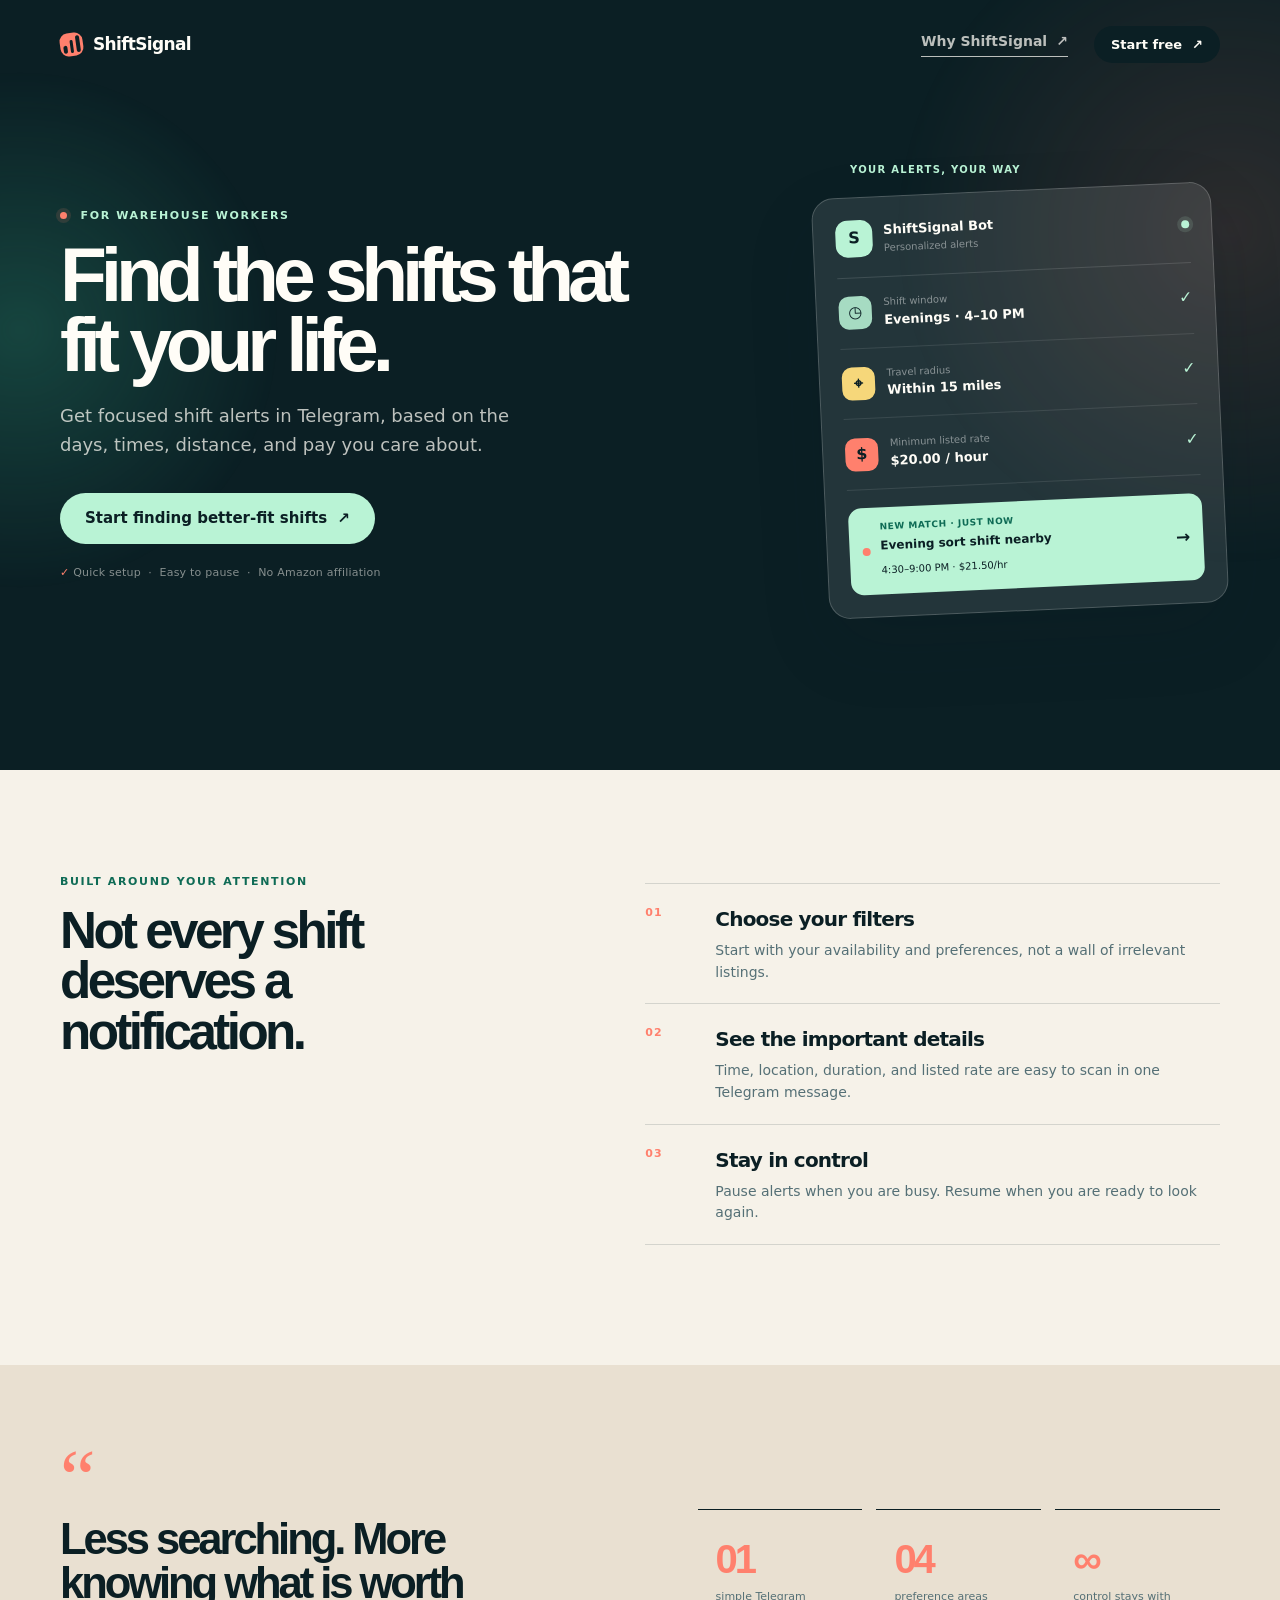
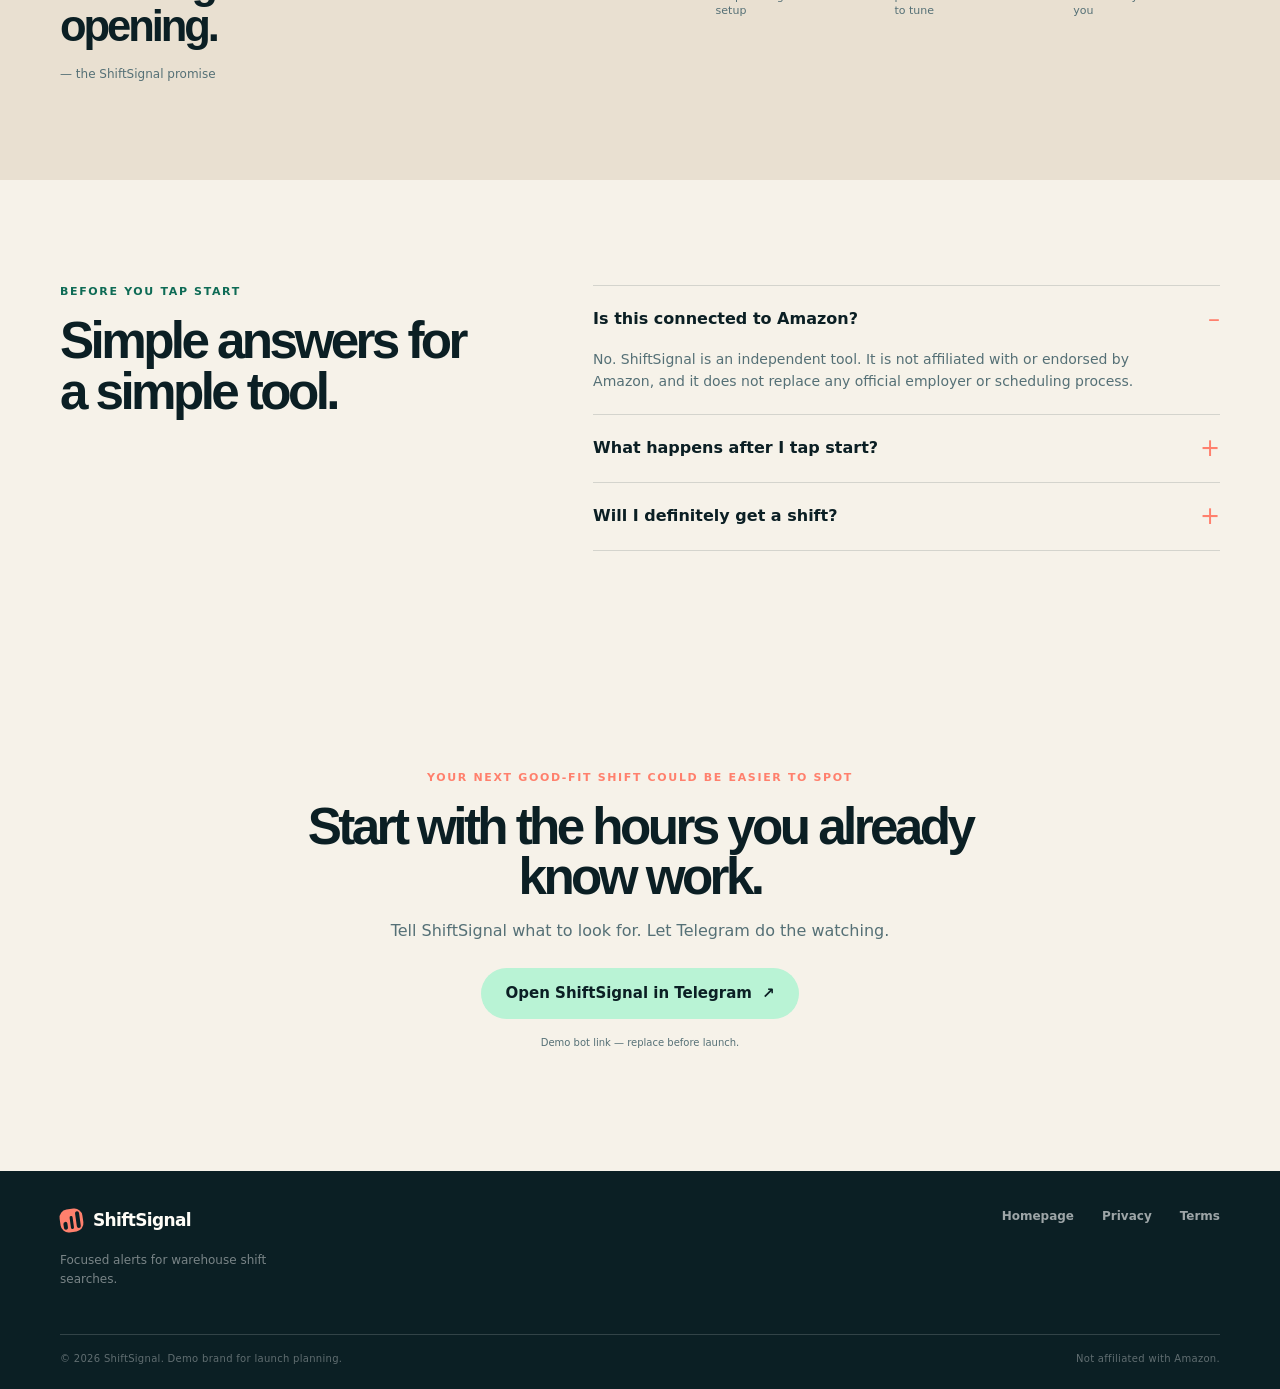
==== landing.html @ c15a2083 "Initial ShiftSignal marketing site" ====
<!doctype html>
<html lang="en">
<head>
  <meta charset="utf-8">
  <meta name="viewport" content="width=device-width, initial-scale=1">
  <meta name="description" content="Find warehouse shifts that fit your schedule with focused Telegram alerts. Set your preferences, get the details, and decide faster.">
  <meta name="theme-color" content="#0b1f24">
  <meta property="og:title" content="Find warehouse shifts without the refresh marathon | ShiftSignal">
  <meta property="og:description" content="Focused Telegram alerts for warehouse workers who want the right shift, not every shift.">
  <meta property="og:type" content="website">
  <title>Find warehouse shifts faster | ShiftSignal</title>
  <link rel="icon" href="favicon.svg" type="image/svg+xml">
  <link rel="stylesheet" href="styles.css">
  <script type="application/ld+json">
  {
    "@context": "https://schema.org",
    "@type": "SoftwareApplication",
    "name": "ShiftSignal",
    "applicationCategory": "BusinessApplication",
    "operatingSystem": "Telegram",
    "description": "Focused Telegram alerts for warehouse workers searching for better-fit shifts.",
    "url": "https://example.com/landing.html"
  }
  </script>
</head>
<body class="landing-page">
  <a class="skip-link" href="#main-content">Skip to content</a>
  <header class="site-header landing-header">
    <div class="container nav-wrap">
      <a class="brand" href="index.html" aria-label="ShiftSignal home"><span class="brand-mark" aria-hidden="true"><span></span><span></span><span></span></span><span>ShiftSignal</span></a>
      <nav class="site-nav site-nav-always" aria-label="Campaign navigation"><a class="text-link text-link-light" href="index.html">Why ShiftSignal <span aria-hidden="true">↗</span></a><a class="button button-small button-dark" data-cta="landing-nav-telegram" href="https://t.me/shift_signal_bot?start=google-ads-nav">Start free <span aria-hidden="true">↗</span></a></nav>
    </div>
  </header>

  <main id="main-content">
    <section class="landing-hero section-dark">
      <div class="hero-glow hero-glow-one" aria-hidden="true"></div><div class="hero-glow hero-glow-two" aria-hidden="true"></div>
      <div class="container landing-hero-grid">
        <div class="landing-copy"><p class="eyebrow eyebrow-light"><span class="eyebrow-dot"></span> For warehouse workers</p><h1>Find the shifts that fit your life.</h1><p class="hero-lede">Get focused shift alerts in Telegram, based on the days, times, distance, and pay you care about.</p><a class="button button-primary button-large" data-cta="landing-hero-telegram" href="https://t.me/shift_signal_bot?start=google-ads-hero">Start finding better-fit shifts <span aria-hidden="true">↗</span></a><p class="microcopy microcopy-light"><span aria-hidden="true">✓</span> Quick setup &nbsp;·&nbsp; Easy to pause &nbsp;·&nbsp; No Amazon affiliation</p></div>
        <div class="landing-card-wrap">
          <div class="landing-card-label">YOUR ALERTS, YOUR WAY</div>
          <div class="landing-card">
            <div class="landing-card-top"><div class="telegram-avatar">S</div><div><strong>ShiftSignal Bot</strong><small>Personalized alerts</small></div><span class="online-dot"></span></div>
            <div class="preference-row"><span class="pref-icon">◷</span><div><small>Shift window</small><strong>Evenings · 4–10 PM</strong></div><span class="pref-check">✓</span></div>
            <div class="preference-row"><span class="pref-icon">⌖</span><div><small>Travel radius</small><strong>Within 15 miles</strong></div><span class="pref-check">✓</span></div>
            <div class="preference-row"><span class="pref-icon">$</span><div><small>Minimum listed rate</small><strong>$20.00 / hour</strong></div><span class="pref-check">✓</span></div>
            <div class="landing-alert"><div class="alert-dot"></div><div><small>NEW MATCH · JUST NOW</small><strong>Evening sort shift nearby</strong><span>4:30–9:00 PM · $21.50/hr</span></div><span class="alert-arrow">→</span></div>
          </div>
        </div>
      </div>
    </section>

    <section class="landing-benefits section section-cream"><div class="container landing-benefit-grid"><div><p class="eyebrow">Built around your attention</p><h2>Not every shift deserves a notification.</h2></div><div class="benefit-list"><div class="benefit-item"><span>01</span><div><h3>Choose your filters</h3><p>Start with your availability and preferences, not a wall of irrelevant listings.</p></div></div><div class="benefit-item"><span>02</span><div><h3>See the important details</h3><p>Time, location, duration, and listed rate are easy to scan in one Telegram message.</p></div></div><div class="benefit-item"><span>03</span><div><h3>Stay in control</h3><p>Pause alerts when you are busy. Resume when you are ready to look again.</p></div></div></div></div></section>

    <section class="section section-sand campaign-proof"><div class="container proof-grid"><div class="proof-quote"><span class="quote-mark">“</span><blockquote>Less searching. More knowing what is worth opening.</blockquote><p>— the ShiftSignal promise</p></div><div class="proof-stats"><div><strong>01</strong><span>simple Telegram setup</span></div><div><strong>04</strong><span>preference areas to tune</span></div><div><strong>∞</strong><span>control stays with you</span></div></div></div></section>

    <section class="section section-cream landing-faq"><div class="container landing-faq-grid"><div><p class="eyebrow">Before you tap start</p><h2>Simple answers for a simple tool.</h2></div><div class="faq-list"><details open><summary>Is this connected to Amazon?</summary><p>No. ShiftSignal is an independent tool. It is not affiliated with or endorsed by Amazon, and it does not replace any official employer or scheduling process.</p></details><details><summary>What happens after I tap start?</summary><p>Telegram opens a chat with the bot. The setup flow should ask for the preferences needed to send more relevant alerts.</p></details><details><summary>Will I definitely get a shift?</summary><p>No. Alerts are not guarantees. Shift availability can change, and any application or booking happens through the applicable official flow.</p></details></div></div></section>

    <section class="section landing-final-cta"><div class="container landing-final-panel"><p class="eyebrow">Your next good-fit shift could be easier to spot</p><h2>Start with the hours you already know work.</h2><p>Tell ShiftSignal what to look for. Let Telegram do the watching.</p><a class="button button-primary button-large" data-cta="landing-final-telegram" href="https://t.me/shift_signal_bot?start=google-ads-final">Open ShiftSignal in Telegram <span aria-hidden="true">↗</span></a><small>Demo bot link — replace before launch.</small></div></section>
  </main>

  <footer class="site-footer"><div class="container footer-top"><div><a class="brand brand-footer" href="index.html"><span class="brand-mark" aria-hidden="true"><span></span><span></span><span></span></span><span>ShiftSignal</span></a><p class="footer-note">Focused alerts for warehouse shift searches.</p></div><div class="footer-links"><a href="index.html">Homepage</a><a href="privacy.html">Privacy</a><a href="terms.html">Terms</a></div></div><div class="container footer-bottom"><span>© 2026 ShiftSignal. Demo brand for launch planning.</span><span>Not affiliated with Amazon.</span></div></footer>
  <script src="script.js" defer></script>
</body>
</html>
---- styles.css ----
:root {
  --ink: #0b1f24;
  --ink-soft: #17353a;
  --ink-muted: #557076;
  --cream: #f6f2e9;
  --paper: #fffdf7;
  --sand: #e9e0d1;
  --line: rgba(11, 31, 36, .14);
  --line-light: rgba(255, 255, 255, .16);
  --mint: #b9f3d5;
  --mint-dark: #0e6b55;
  --coral: #ff806d;
  --yellow: #f6d77a;
  --shadow: 0 28px 70px rgba(11, 31, 36, .14);
  --radius: 22px;
  --display: "Arial Rounded MT Bold", "Avenir Next", Avenir, Helvetica, sans-serif;
  --body: Inter, ui-sans-serif, system-ui, -apple-system, BlinkMacSystemFont, "Segoe UI", sans-serif;
}

* { box-sizing: border-box; }
html { scroll-behavior: smooth; }
body { margin: 0; color: var(--ink); background: var(--cream); font-family: var(--body); line-height: 1.55; text-rendering: optimizeLegibility; }
a { color: inherit; text-decoration: none; }
button, a { -webkit-tap-highlight-color: transparent; }
.container { width: min(1160px, calc(100% - 48px)); margin: 0 auto; }
.sr-only { position: absolute; width: 1px; height: 1px; padding: 0; margin: -1px; overflow: hidden; clip: rect(0, 0, 0, 0); white-space: nowrap; border: 0; }
.skip-link { position: fixed; top: 12px; left: 12px; z-index: 20; padding: 10px 14px; color: var(--ink); background: var(--mint); border-radius: 8px; transform: translateY(-150%); transition: transform .2s; }
.skip-link:focus { transform: translateY(0); }

.site-header { position: absolute; z-index: 5; top: 0; left: 0; width: 100%; color: var(--ink); }
.site-header:not(.landing-header) { background: transparent; }
.nav-wrap { min-height: 88px; display: flex; align-items: center; justify-content: space-between; gap: 28px; }
.brand { display: inline-flex; align-items: center; gap: 10px; font-size: 17px; font-weight: 800; letter-spacing: -.04em; }
.brand-mark { width: 23px; height: 23px; display: inline-flex; align-items: end; gap: 3px; padding: 3px; border-radius: 8px; background: var(--coral); transform: rotate(-8deg); }
.brand-mark span { display: block; width: 4px; border-radius: 99px; background: var(--ink); }
.brand-mark span:nth-child(1) { height: 8px; }.brand-mark span:nth-child(2) { height: 13px; }.brand-mark span:nth-child(3) { height: 17px; }
.site-nav { display: flex; align-items: center; gap: 26px; font-size: 14px; font-weight: 700; }
.site-nav > a:not(.button) { opacity: .72; transition: opacity .2s; }.site-nav > a:not(.button):hover { opacity: 1; }
.menu-toggle { display: none; border: 0; background: transparent; padding: 10px 0; cursor: pointer; }
.menu-toggle span:not(.sr-only) { display: block; width: 24px; height: 2px; margin: 5px 0; background: currentColor; border-radius: 99px; }
.button { display: inline-flex; align-items: center; justify-content: center; gap: 10px; border: 1px solid transparent; border-radius: 999px; padding: 14px 20px; font-size: 14px; font-weight: 800; line-height: 1; white-space: nowrap; transition: transform .2s, box-shadow .2s, background .2s; }
.button:hover { transform: translateY(-2px); box-shadow: 0 12px 24px rgba(11, 31, 36, .13); }.button:active { transform: translateY(0); }
.button-small { padding: 11px 16px; font-size: 13px; }.button-large { padding: 17px 24px; font-size: 15px; }
.button-primary { color: var(--ink); background: var(--mint); }.button-primary:hover { background: #d1f9e2; }
.button-dark { color: var(--paper); background: var(--ink); }.button-dark:hover { background: var(--ink-soft); }
.button-outline { color: var(--ink); border-color: rgba(11, 31, 36, .35); background: transparent; }.button-outline:hover { background: var(--paper); }
.text-link { display: inline-flex; align-items: center; gap: 9px; font-size: 14px; font-weight: 800; border-bottom: 1px solid currentColor; padding-bottom: 3px; }.text-link-light { color: var(--paper); }

.section { padding: 120px 0; }.section-dark, .section-ink { color: var(--paper); background: var(--ink); }.section-cream { background: var(--cream); }.section-sand { background: var(--sand); }
.eyebrow { margin: 0 0 18px; color: var(--mint-dark); font-size: 11px; font-weight: 900; letter-spacing: .15em; line-height: 1.2; text-transform: uppercase; }.eyebrow-light { color: var(--mint); }.eyebrow-dot { display: inline-block; width: 7px; height: 7px; margin-right: 8px; border-radius: 50%; background: var(--coral); box-shadow: 0 0 0 4px rgba(255, 128, 109, .13); }
h1, h2, h3, p { margin-top: 0; }.hero h1, .landing-hero h1 { max-width: 720px; margin-bottom: 22px; font-family: var(--display); font-size: clamp(3.6rem, 7vw, 6.8rem); font-weight: 800; letter-spacing: -.08em; line-height: .91; }.section-heading h2, .intro-grid h2, .compare-intro h2, .faq-intro h2, .cta-panel h2, .landing-benefit-grid h2, .landing-faq-grid h2, .landing-final-panel h2 { margin-bottom: 18px; font-family: var(--display); font-size: clamp(2.4rem, 4vw, 4.2rem); font-weight: 800; letter-spacing: -.07em; line-height: .98; }.section-heading-light h2, .cta-panel h2, .landing-final-panel h2 { color: var(--paper); }.section-heading > p:last-child { max-width: 430px; margin-bottom: 0; color: var(--ink-muted); }

.hero { position: relative; min-height: 800px; padding: 190px 0 52px; overflow: hidden; }.hero-grid { position: relative; z-index: 1; display: grid; grid-template-columns: 1.03fr .97fr; align-items: center; gap: 7vw; }.hero-copy { padding-bottom: 24px; }.hero-lede { max-width: 555px; margin-bottom: 34px; color: rgba(255, 253, 247, .73); font-size: 18px; line-height: 1.6; }.button-row { display: flex; align-items: center; flex-wrap: wrap; gap: 24px; }.microcopy { font-size: 11px; letter-spacing: .02em; }.microcopy-light { color: rgba(255, 253, 247, .5); }.microcopy span { color: var(--coral); }.hero .microcopy { margin-top: 24px; }.hero-glow { position: absolute; border-radius: 50%; filter: blur(2px); pointer-events: none; }.hero-glow-one { width: 540px; height: 540px; top: 60px; left: -250px; background: radial-gradient(circle, rgba(60, 190, 150, .24), rgba(60, 190, 150, 0) 68%); }.hero-glow-two { width: 700px; height: 700px; top: -120px; right: -300px; background: radial-gradient(circle, rgba(255, 128, 109, .14), rgba(255, 128, 109, 0) 68%); }
.hero-proof { position: relative; z-index: 1; display: flex; align-items: center; gap: 18px; padding-top: 46px; color: rgba(255, 253, 247, .48); font-size: 11px; font-weight: 800; letter-spacing: .1em; text-transform: uppercase; }.proof-line { width: 48px; height: 1px; background: var(--coral); }

.alert-demo { width: min(100%, 450px); margin-left: auto; overflow: hidden; border: 1px solid rgba(255, 255, 255, .19); border-radius: 20px; background: rgba(255, 253, 247, .09); box-shadow: var(--shadow); transform: rotate(2.3deg); }.demo-window-bar { display: flex; justify-content: space-between; align-items: center; padding: 13px 16px; border-bottom: 1px solid rgba(255, 255, 255, .12); color: rgba(255, 255, 255, .54); font-size: 10px; letter-spacing: .1em; text-transform: uppercase; }.demo-light { display: flex; gap: 5px; }.demo-light i { width: 6px; height: 6px; border-radius: 50%; background: var(--coral); }.demo-light i:nth-child(2) { background: var(--yellow); }.demo-light i:nth-child(3) { background: var(--mint); }.demo-signal { color: var(--mint); font-size: 8px; }.demo-body { padding: 17px; background: linear-gradient(150deg, rgba(15, 65, 67, .94), rgba(11, 31, 36, .95)); }.telegram-head, .landing-card-top { display: flex; align-items: center; gap: 11px; }.telegram-avatar { display: grid; width: 37px; height: 37px; flex: none; place-items: center; border-radius: 12px; color: var(--ink); background: var(--mint); font-weight: 900; }.telegram-head strong, .landing-card-top strong { display: block; font-size: 13px; }.telegram-head small, .landing-card-top small { display: block; color: rgba(255, 255, 255, .45); font-size: 10px; }.telegram-more { margin-left: auto; color: rgba(255, 255, 255, .45); letter-spacing: 2px; }.message-stack { display: flex; flex-direction: column; align-items: flex-start; gap: 9px; min-height: 345px; padding: 25px 8px 12px; }.message { max-width: 87%; padding: 13px 14px; border-radius: 16px 16px 16px 4px; color: rgba(255, 255, 255, .85); background: rgba(255, 255, 255, .1); font-size: 11px; }.message strong { display: block; margin: 5px 0 7px; color: var(--paper); font-size: 14px; }.message p { margin: 0 0 12px; line-height: 1.55; }.message-label { display: flex; justify-content: space-between; color: var(--mint); font-size: 9px; font-weight: 900; letter-spacing: .07em; }.message-label b { color: rgba(255, 255, 255, .4); font-weight: 500; letter-spacing: 0; }.message-tags { display: flex; flex-wrap: wrap; gap: 6px; margin-bottom: 13px; }.message-tags span { padding: 4px 7px; border-radius: 5px; color: var(--ink); background: var(--mint); font-size: 9px; font-weight: 800; }.message-action { display: flex; justify-content: space-between; padding-top: 10px; border-top: 1px solid rgba(255, 255, 255, .12); color: var(--mint); font-weight: 800; }.message-user { align-self: flex-end; border-radius: 16px 16px 4px 16px; color: var(--ink); background: var(--mint); }.message-user span { margin-left: 9px; color: var(--mint-dark); }.message-small { color: rgba(255, 255, 255, .7); font-size: 10px; }.message-small b { margin-left: 8px; color: rgba(255, 255, 255, .35); font-size: 9px; font-weight: 500; }.demo-input { display: flex; justify-content: space-between; padding: 11px 13px; border: 1px solid rgba(255, 255, 255, .13); border-radius: 12px; color: rgba(255, 255, 255, .35); font-size: 11px; }.send-arrow { display: grid; width: 20px; height: 20px; place-items: center; border-radius: 50%; color: var(--ink); background: var(--mint); font-weight: 900; }

.intro-grid, .compare-grid, .faq-grid, .landing-benefit-grid, .landing-faq-grid { display: grid; grid-template-columns: .9fr 1.1fr; gap: 9vw; align-items: start; }.intro-copy { padding-top: 46px; max-width: 500px; color: var(--ink-muted); font-size: 17px; }.intro-copy p { margin-bottom: 25px; }.how-section { padding-top: 38px; }.section-heading { margin-bottom: 54px; }.split-heading { display: flex; justify-content: space-between; gap: 30px; align-items: end; }.split-heading > p { max-width: 290px; margin: 0 0 5px; color: var(--ink-muted); font-size: 14px; }.steps-grid { display: grid; grid-template-columns: repeat(3, 1fr); gap: 18px; }.step-card { min-height: 320px; position: relative; padding: 27px; border-top: 1px solid var(--ink); }.step-number { color: var(--coral); font-size: 11px; font-weight: 900; letter-spacing: .12em; }.step-icon { display: grid; width: 48px; height: 48px; margin: 40px 0 28px; place-items: center; border-radius: 15px; color: var(--ink); background: var(--mint); font-size: 26px; font-weight: 800; }.step-card:nth-child(2) .step-icon { background: var(--yellow); }.step-card:nth-child(3) .step-icon { background: var(--coral); }.step-card h3 { margin-bottom: 10px; font-size: 21px; letter-spacing: -.04em; }.step-card p { max-width: 270px; margin-bottom: 0; color: var(--ink-muted); font-size: 14px; }

.feature-section { padding-top: 110px; padding-bottom: 130px; }.section-heading-light > p:last-child { max-width: 430px; color: rgba(255, 253, 247, .58); }.feature-grid { display: grid; grid-template-columns: repeat(4, 1fr); gap: 12px; }.feature-card { min-height: 350px; display: flex; flex-direction: column; padding: 23px; border: 1px solid var(--line-light); border-radius: var(--radius); background: rgba(255, 255, 255, .055); }.feature-card-featured { grid-column: span 2; background: var(--mint); color: var(--ink); }.feature-kicker { color: var(--coral); font-size: 10px; font-weight: 900; letter-spacing: .12em; text-transform: uppercase; }.feature-card-featured .feature-kicker { color: var(--mint-dark); }.feature-card h3 { max-width: 210px; margin: 72px 0 14px; font-family: var(--display); font-size: 29px; letter-spacing: -.06em; line-height: 1; }.feature-card p { max-width: 255px; margin-bottom: 0; color: rgba(255, 253, 247, .6); font-size: 13px; }.feature-card-featured p { color: rgba(11, 31, 36, .68); }.filter-pills { display: flex; flex-wrap: wrap; gap: 7px; margin-top: auto; padding-top: 25px; }.filter-pills span { padding: 8px 10px; border: 1px solid rgba(11, 31, 36, .17); border-radius: 99px; font-size: 10px; font-weight: 800; }.feature-glyph { display: grid; width: 42px; height: 42px; margin-top: auto; place-items: center; border: 1px solid rgba(255, 255, 255, .24); border-radius: 13px; color: var(--mint); font-size: 22px; }

.compare-section { padding: 110px 0; }.compare-intro > p:not(.eyebrow) { max-width: 390px; margin-bottom: 28px; color: var(--ink-muted); }.compare-table { border-top: 1px solid var(--line); }.compare-row { display: grid; grid-template-columns: 1fr 1fr 1.1fr; gap: 20px; padding: 18px 0; border-bottom: 1px solid var(--line); font-size: 13px; }.compare-header { padding-top: 0; color: var(--ink-muted); font-size: 10px; font-weight: 900; letter-spacing: .1em; text-transform: uppercase; }.compare-row > span:first-child { font-weight: 800; }.compare-row > span:not(:first-child) { color: var(--ink-muted); }.compare-row .good { color: var(--mint-dark); font-weight: 800; }.faq-section { padding-top: 112px; padding-bottom: 125px; }.faq-intro > p:last-child { max-width: 320px; color: var(--ink-muted); font-size: 14px; }.faq-list details { border-top: 1px solid var(--line); }.faq-list details:last-child { border-bottom: 1px solid var(--line); }.faq-list summary { display: flex; justify-content: space-between; gap: 20px; padding: 21px 0; cursor: pointer; list-style: none; font-size: 16px; font-weight: 800; }.faq-list summary::-webkit-details-marker { display: none; }.faq-list summary::after { content: "+"; color: var(--coral); font-size: 24px; font-weight: 400; line-height: 1; }.faq-list details[open] summary::after { content: "–"; }.faq-list details p { max-width: 600px; margin: -4px 35px 22px 0; color: var(--ink-muted); font-size: 14px; }
.cta-section { padding: 34px 0 112px; background: var(--cream); }.cta-panel { display: flex; justify-content: space-between; align-items: end; gap: 30px; padding: 56px; border-radius: 27px; color: var(--paper); background: var(--ink-soft); overflow: hidden; }.cta-panel h2 { max-width: 580px; margin-bottom: 13px; }.cta-panel p:last-child { margin-bottom: 0; color: rgba(255, 253, 247, .6); }.cta-panel .eyebrow { margin-bottom: 15px; }
.site-footer { padding: 36px 0 23px; color: var(--paper); background: var(--ink); }.footer-top { display: flex; justify-content: space-between; gap: 28px; padding-bottom: 45px; }.brand-footer { color: var(--paper); }.footer-note { max-width: 220px; margin: 15px 0 0; color: rgba(255, 255, 255, .45); font-size: 12px; }.footer-links { display: flex; flex-wrap: wrap; gap: 18px 28px; color: rgba(255, 255, 255, .6); font-size: 12px; font-weight: 700; }.footer-links a:hover, .footer-bottom a:hover { color: var(--mint); }.footer-bottom { display: flex; justify-content: space-between; gap: 16px; padding-top: 16px; border-top: 1px solid var(--line-light); color: rgba(255, 255, 255, .35); font-size: 10px; letter-spacing: .03em; }

.landing-header { color: var(--paper); }.landing-hero { position: relative; min-height: 770px; padding: 190px 0 125px; overflow: hidden; }.landing-hero-grid { position: relative; z-index: 1; display: grid; grid-template-columns: 1fr .85fr; gap: 9vw; align-items: center; }.landing-copy h1 { max-width: 650px; font-size: clamp(3.7rem, 6vw, 6.1rem); }.landing-copy .hero-lede { max-width: 500px; }.landing-copy .microcopy { margin-top: 20px; }.landing-card-wrap { position: relative; width: min(100%, 400px); margin-left: auto; }.landing-card-label { position: absolute; top: -28px; left: 30px; color: var(--mint); font-size: 10px; font-weight: 900; letter-spacing: .13em; }.landing-card { padding: 22px; border: 1px solid rgba(255, 255, 255, .19); border-radius: 22px; background: rgba(255, 253, 247, .1); box-shadow: var(--shadow); transform: rotate(-2.6deg); }.landing-card-top { padding-bottom: 20px; border-bottom: 1px solid rgba(255, 255, 255, .13); }.online-dot { width: 8px; height: 8px; margin-left: auto; border-radius: 50%; background: var(--mint); box-shadow: 0 0 0 4px rgba(185, 243, 213, .12); }.preference-row { display: flex; align-items: center; gap: 12px; padding: 17px 0; border-bottom: 1px solid rgba(255, 255, 255, .1); }.pref-icon { display: grid; width: 33px; height: 33px; place-items: center; border-radius: 10px; color: var(--ink); background: rgba(185, 243, 213, .88); font-size: 16px; font-weight: 900; }.preference-row:nth-child(3) .pref-icon { background: var(--yellow); }.preference-row:nth-child(4) .pref-icon { background: var(--coral); }.preference-row small { display: block; color: rgba(255, 255, 255, .46); font-size: 10px; }.preference-row strong { display: block; color: var(--paper); font-size: 13px; }.pref-check { margin-left: auto; color: var(--mint); font-weight: 900; }.landing-alert { display: flex; align-items: center; gap: 10px; margin-top: 18px; padding: 13px; border-radius: 13px; color: var(--ink); background: var(--mint); }.alert-dot { width: 8px; height: 8px; flex: none; border-radius: 50%; background: var(--coral); }.landing-alert small { display: block; color: var(--mint-dark); font-size: 9px; font-weight: 900; letter-spacing: .06em; }.landing-alert strong { display: block; margin: 2px 0; font-size: 12px; }.landing-alert span { font-size: 10px; }.alert-arrow { margin-left: auto; font-size: 17px !important; font-weight: 900; }.landing-benefits { padding-top: 105px; }.benefit-list { padding-top: 8px; }.benefit-item { display: grid; grid-template-columns: 50px 1fr; gap: 20px; padding: 20px 0; border-top: 1px solid var(--line); }.benefit-item:last-child { border-bottom: 1px solid var(--line); }.benefit-item > span { color: var(--coral); font-size: 11px; font-weight: 900; letter-spacing: .1em; }.benefit-item h3 { margin-bottom: 5px; font-size: 20px; letter-spacing: -.04em; }.benefit-item p { margin: 0; color: var(--ink-muted); font-size: 14px; }.campaign-proof { padding: 85px 0; }.proof-grid { display: grid; grid-template-columns: 1fr 1fr; gap: 9vw; align-items: center; }.quote-mark { display: block; color: var(--coral); font-family: Georgia, serif; font-size: 80px; line-height: .7; }.proof-quote blockquote { max-width: 450px; margin: 12px 0 16px; font-family: var(--display); font-size: clamp(2rem, 3.4vw, 3.7rem); font-weight: 800; letter-spacing: -.07em; line-height: 1; }.proof-quote p { color: var(--ink-muted); font-size: 12px; }.proof-stats { display: grid; grid-template-columns: repeat(3, 1fr); gap: 14px; }.proof-stats div { padding: 18px; border-top: 1px solid var(--ink); }.proof-stats strong { display: block; color: var(--coral); font-family: var(--display); font-size: 40px; letter-spacing: -.08em; }.proof-stats span { display: block; max-width: 100px; color: var(--ink-muted); font-size: 11px; line-height: 1.3; }.landing-faq { padding-top: 105px; }.landing-faq-grid { grid-template-columns: .8fr 1.2fr; }.landing-final-cta { padding: 100px 0 120px; background: var(--cream); }.landing-final-panel { max-width: 740px; text-align: center; }.landing-final-panel .eyebrow { color: var(--coral); }.landing-final-panel h2 { color: var(--ink); margin-bottom: 16px; }.landing-final-panel > p:not(.eyebrow) { color: var(--ink-muted); }.landing-final-panel .button { margin-top: 9px; }.landing-final-panel small { display: block; margin-top: 16px; color: var(--ink-muted); font-size: 10px; }

.legal-page { min-height: calc(100vh - 160px); padding-top: 150px; }.legal-copy { max-width: 770px; }.legal-copy h1 { margin-bottom: 10px; font-family: var(--display); font-size: clamp(3rem, 6vw, 5rem); letter-spacing: -.08em; line-height: .95; }.legal-copy h2 { margin-top: 46px; margin-bottom: 12px; font-size: 22px; letter-spacing: -.04em; }.legal-copy p, .legal-copy li { color: var(--ink-muted); font-size: 15px; }.legal-date { margin-bottom: 35px; font-size: 12px !important; }.legal-copy ul { padding-left: 19px; }.notice-box { margin: 30px 0; padding: 22px; border-left: 4px solid var(--coral); background: var(--paper); }.notice-box strong { display: block; margin-bottom: 7px; }.notice-box p { margin: 0; }

@media (max-width: 900px) { .container { width: min(100% - 36px, 680px); }.site-nav { gap: 16px; }.hero-grid, .landing-hero-grid, .intro-grid, .compare-grid, .faq-grid, .landing-benefit-grid, .landing-faq-grid, .proof-grid { grid-template-columns: 1fr; gap: 45px; }.hero { min-height: auto; padding-top: 150px; }.alert-demo, .landing-card-wrap { margin: 15px auto 0; }.hero-proof { flex-wrap: wrap; padding-top: 64px; }.feature-grid { grid-template-columns: repeat(2, 1fr); }.feature-card-featured { grid-column: span 2; }.feature-card h3 { margin-top: 45px; }.compare-intro { max-width: 580px; }.cta-panel { align-items: start; flex-direction: column; }.landing-hero { min-height: auto; padding-top: 150px; }.landing-card-wrap { margin-top: 22px; }.landing-faq-grid { gap: 35px; }.intro-copy { padding-top: 0; }.proof-stats { max-width: 540px; } }
@media (max-width: 640px) { .container { width: min(100% - 30px, 520px); }.nav-wrap { min-height: 72px; }.site-nav { position: absolute; top: 64px; right: 15px; left: 15px; display: none; flex-direction: column; align-items: stretch; gap: 2px; padding: 10px; border: 1px solid var(--line); border-radius: 16px; color: var(--ink); background: var(--paper); box-shadow: var(--shadow); }.site-header .site-nav .button { margin-top: 7px; }.site-header .site-nav.open { display: flex; }.site-header .site-nav > a:not(.button) { padding: 11px 9px; }.menu-toggle { display: block; }.site-nav-always { position: static; display: flex; flex-direction: row; gap: 9px; padding: 0; border: 0; background: transparent; box-shadow: none; }.site-nav-always .text-link { display: none; }.site-nav-always .button { margin: 0 !important; }.site-header:has(.site-nav.open) { color: var(--ink); background: var(--paper); }.landing-header:has(.site-nav.open) { background: var(--paper); }.hero, .landing-hero { padding-top: 125px; padding-bottom: 55px; }.hero h1, .landing-hero h1 { font-size: clamp(3.25rem, 16vw, 5rem); }.hero-lede { font-size: 16px; }.hero-proof { display: block; font-size: 9px; line-height: 1.8; }.proof-line { display: inline-block; margin: 0 8px 2px; }.alert-demo { transform: rotate(0); }.message-stack { min-height: 295px; }.section { padding: 82px 0; }.section-heading h2, .intro-grid h2, .compare-intro h2, .faq-intro h2, .cta-panel h2, .landing-benefit-grid h2, .landing-faq-grid h2, .landing-final-panel h2 { font-size: clamp(2.4rem, 12vw, 3.4rem); }.split-heading { display: block; }.split-heading > p { margin-top: 20px; }.steps-grid, .feature-grid { grid-template-columns: 1fr; gap: 0; }.step-card { min-height: 0; padding: 26px 0 32px; }.step-icon { margin-top: 27px; }.feature-card, .feature-card-featured { grid-column: auto; min-height: 300px; margin-top: 10px; }.feature-card h3 { margin-top: 55px; }.compare-section { padding: 80px 0; }.compare-row { grid-template-columns: .8fr 1fr 1fr; gap: 10px; font-size: 11px; }.compare-header { font-size: 8px; }.cta-section { padding: 10px 0 80px; }.cta-panel { padding: 30px 24px; border-radius: 20px; }.footer-top, .footer-bottom { display: block; }.footer-links { margin-top: 28px; }.footer-bottom span { display: block; margin-top: 8px; }.landing-card { transform: rotate(0); }.proof-stats { grid-template-columns: repeat(3, 1fr); gap: 8px; }.proof-stats div { padding: 12px 7px; }.proof-stats strong { font-size: 31px; }.proof-stats span { font-size: 9px; }.legal-page { padding-top: 120px; } }
@media (prefers-reduced-motion: reduce) { html { scroll-behavior: auto; }.button { transition: none; }.alert-demo, .landing-card { transform: none; } }
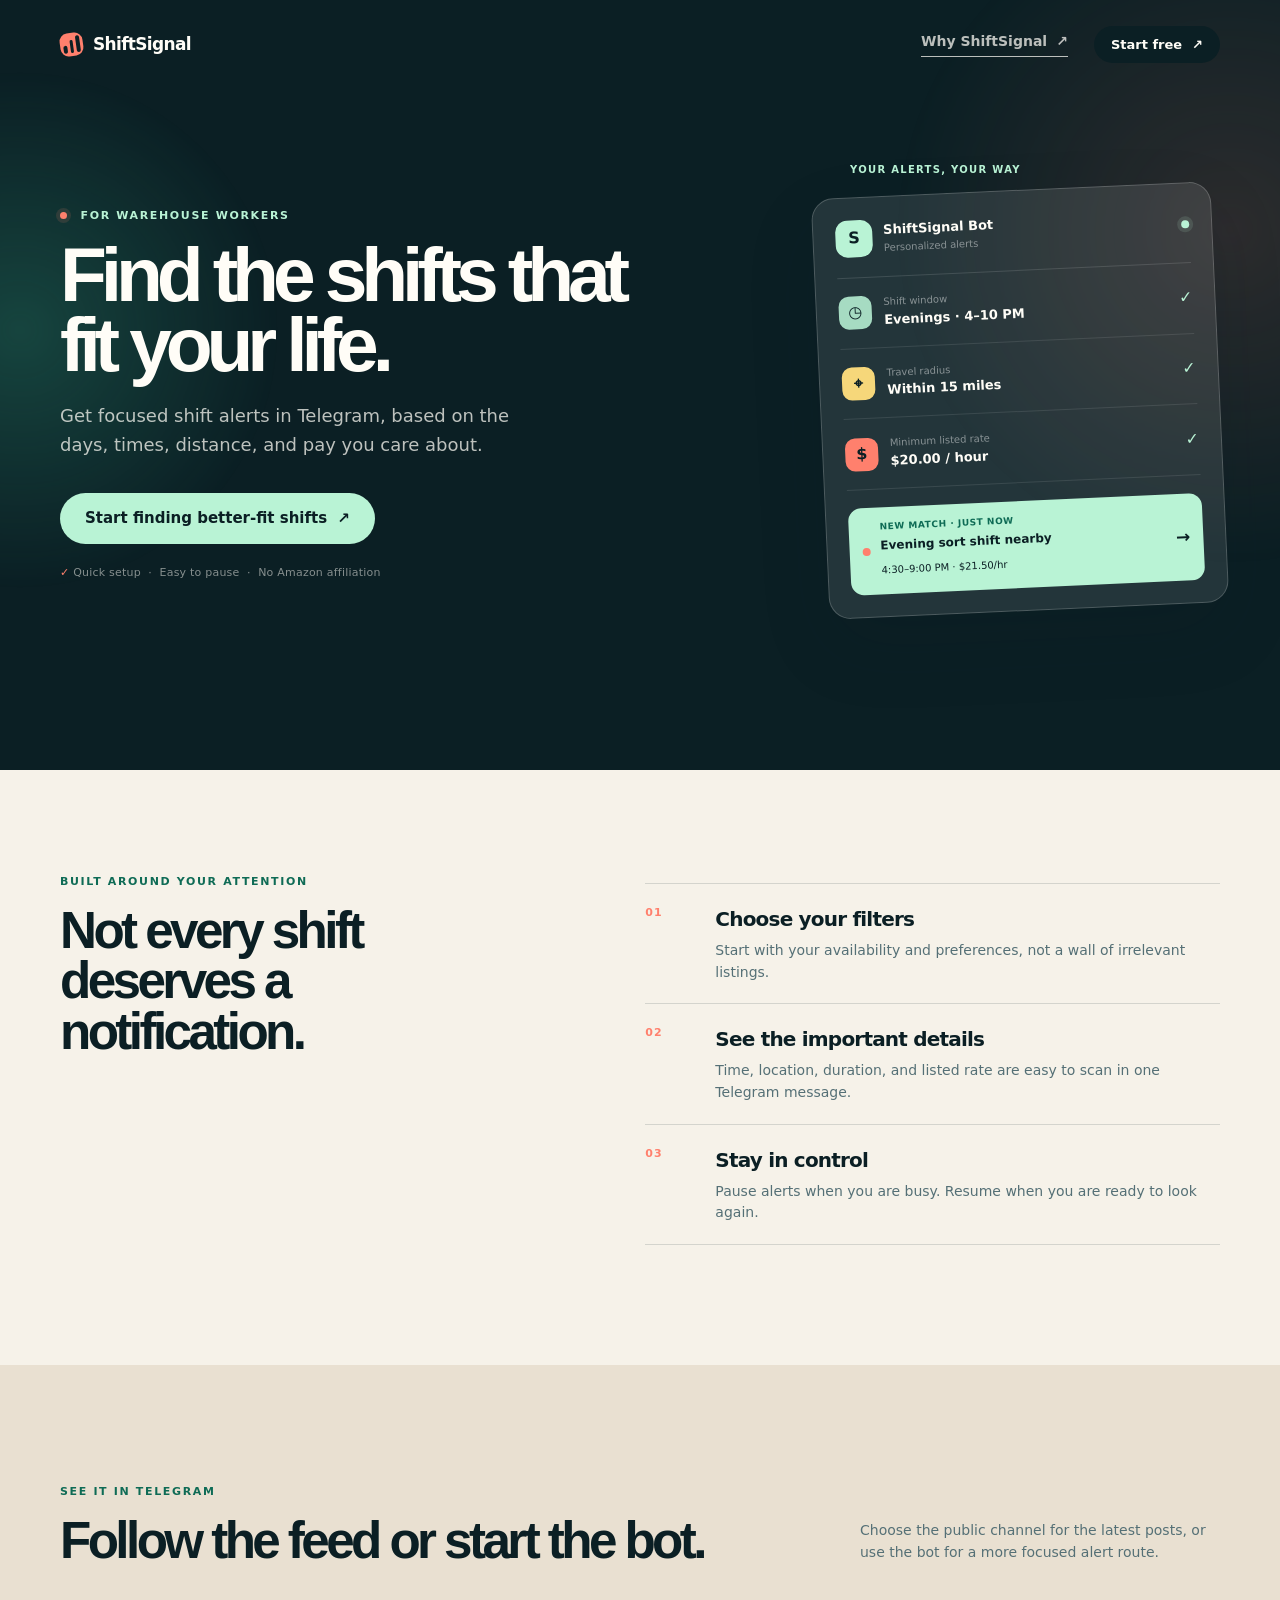
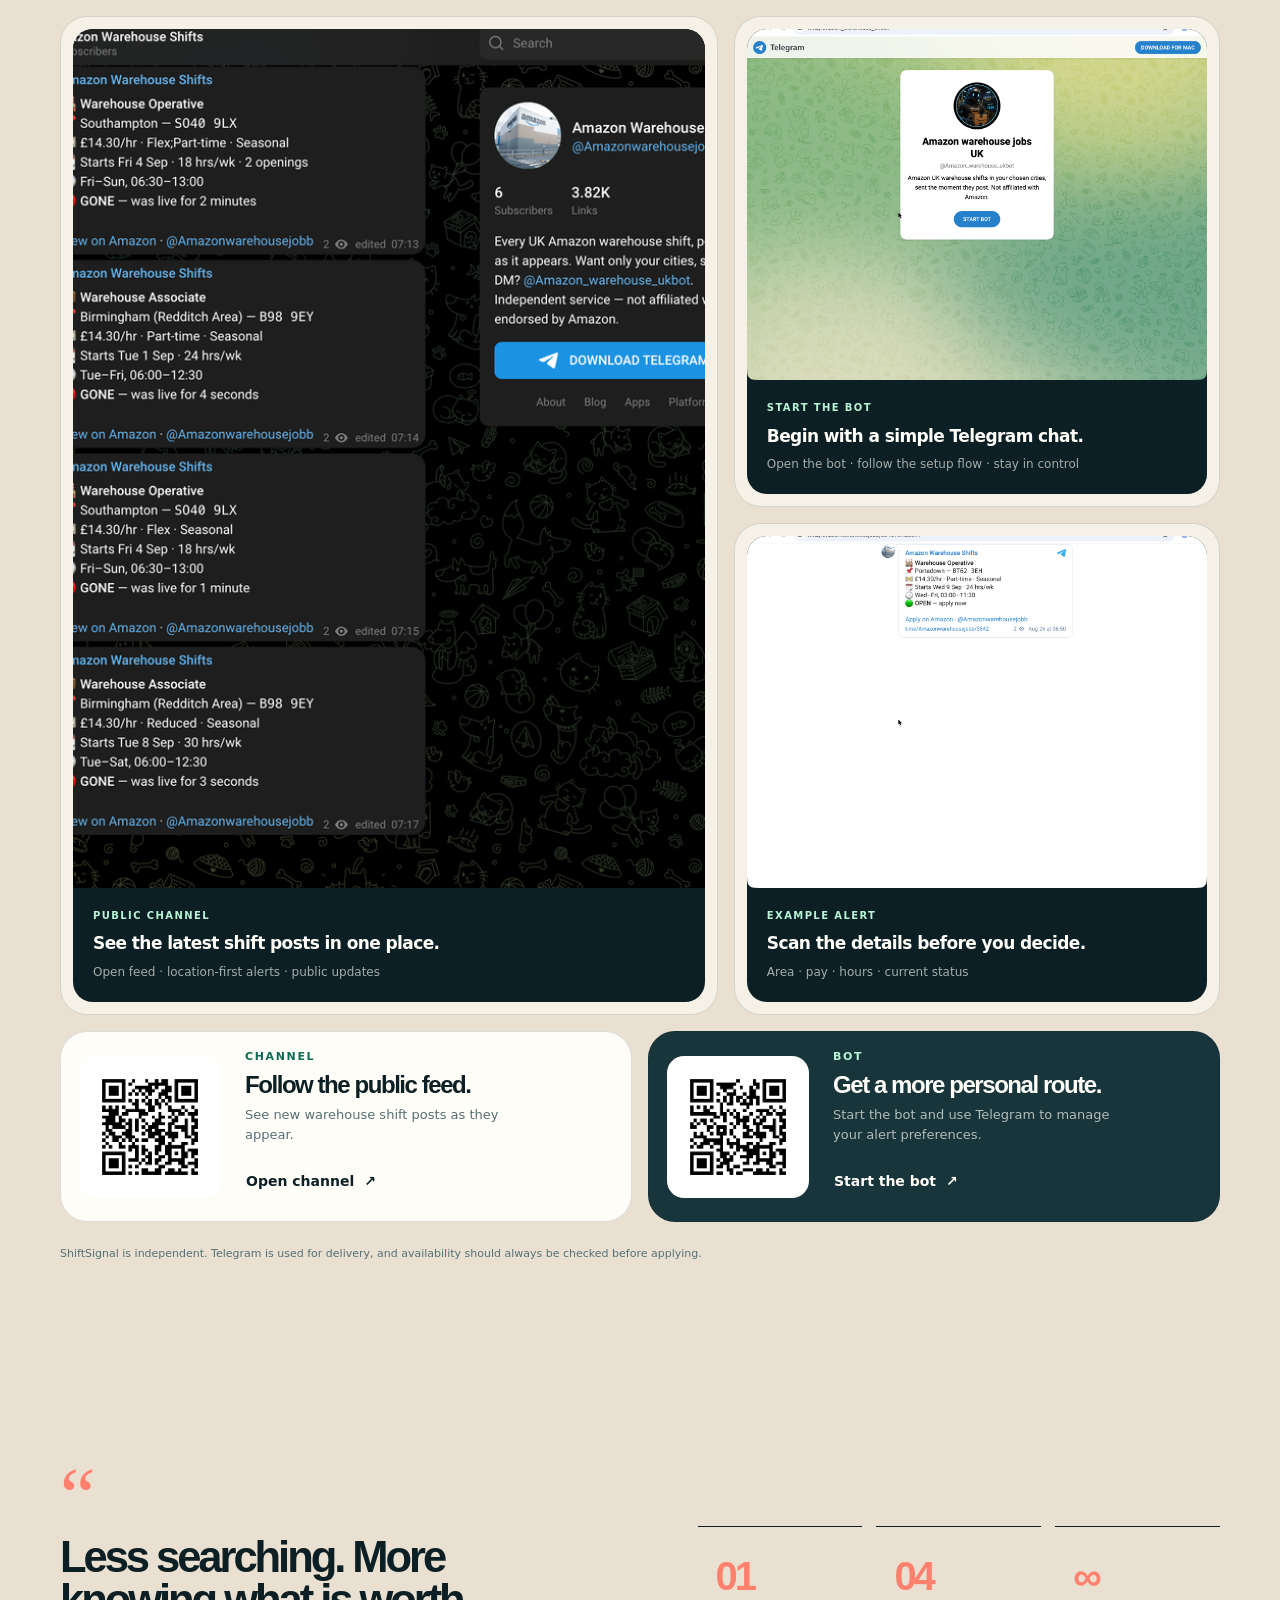
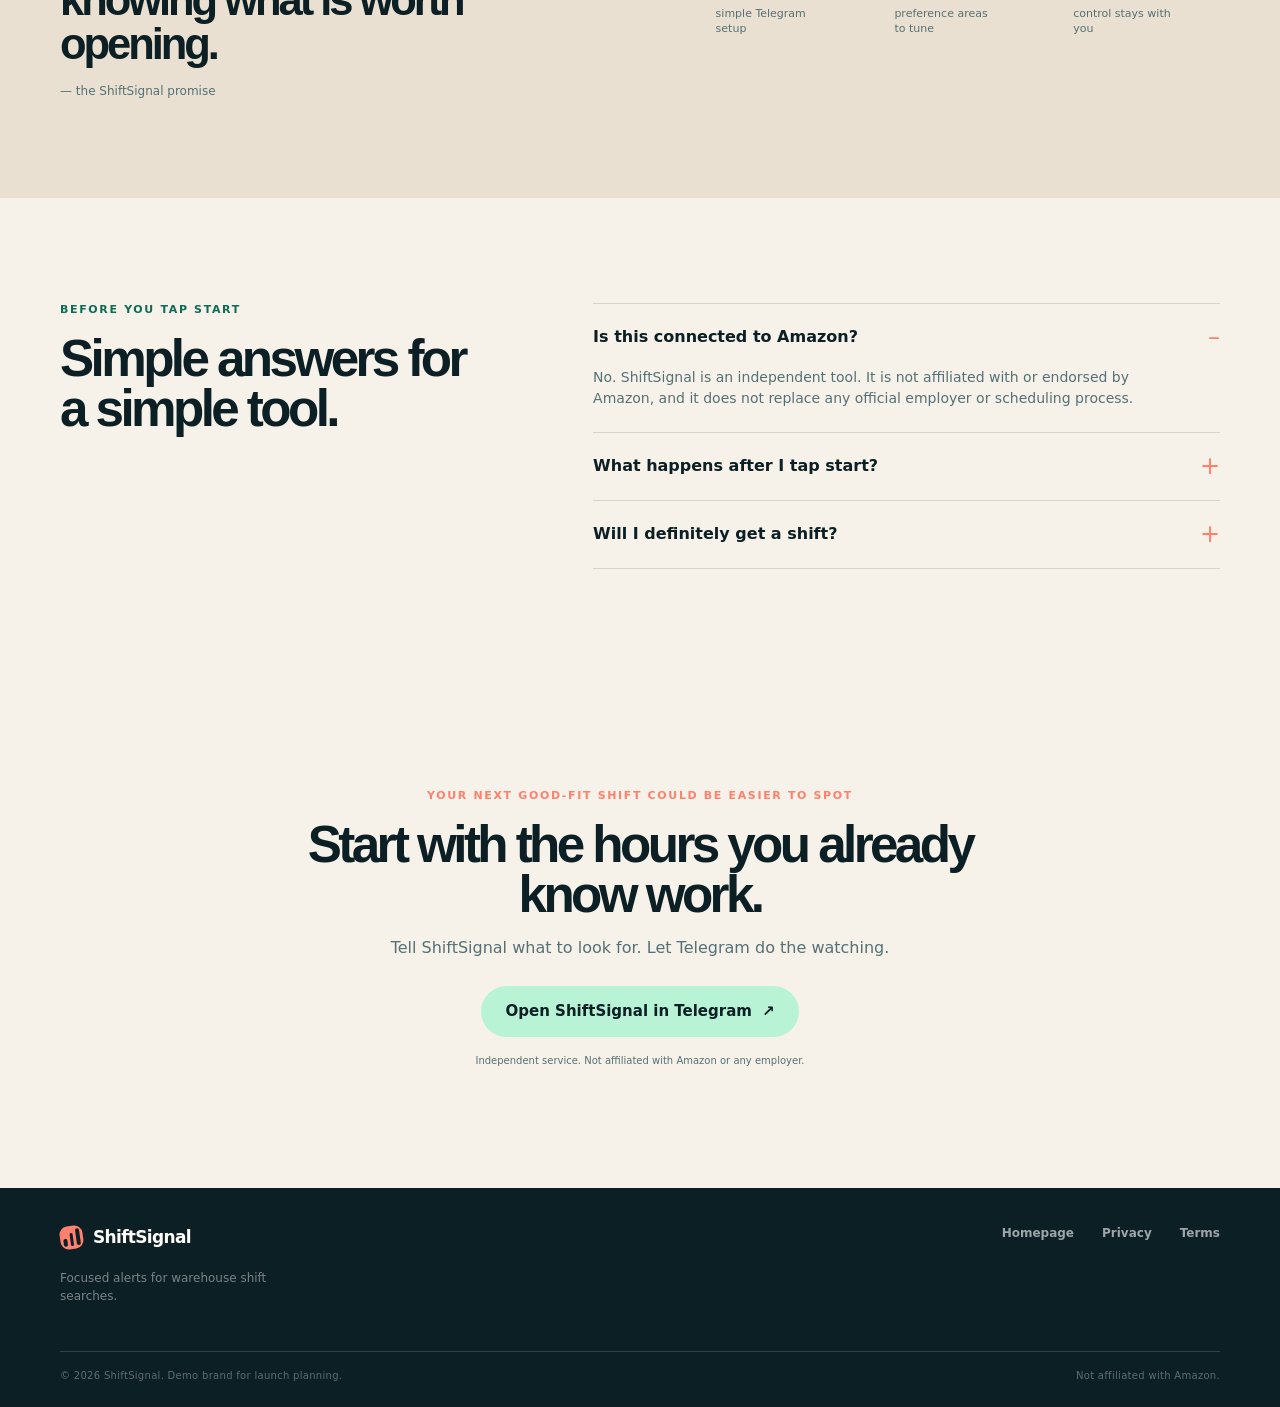
==== commit 4f300cdf: "Add Telegram showcase and QR codes" ====
--- a/landing.html
+++ b/landing.html
@@ -28,7 +28,7 @@
   <header class="site-header landing-header">
     <div class="container nav-wrap">
       <a class="brand" href="index.html" aria-label="ShiftSignal home"><span class="brand-mark" aria-hidden="true"><span></span><span></span><span></span></span><span>ShiftSignal</span></a>
-      <nav class="site-nav site-nav-always" aria-label="Campaign navigation"><a class="text-link text-link-light" href="index.html">Why ShiftSignal <span aria-hidden="true">↗</span></a><a class="button button-small button-dark" data-cta="landing-nav-telegram" href="https://t.me/shift_signal_bot?start=google-ads-nav">Start free <span aria-hidden="true">↗</span></a></nav>
+      <nav class="site-nav site-nav-always" aria-label="Campaign navigation"><a class="text-link text-link-light" href="index.html">Why ShiftSignal <span aria-hidden="true">↗</span></a><a class="button button-small button-dark" data-cta="landing-nav-telegram" href="https://t.me/Amazon_warehouse_ukbot">Start free <span aria-hidden="true">↗</span></a></nav>
     </div>
   </header>
 
@@ -36,7 +36,7 @@
     <section class="landing-hero section-dark">
       <div class="hero-glow hero-glow-one" aria-hidden="true"></div><div class="hero-glow hero-glow-two" aria-hidden="true"></div>
       <div class="container landing-hero-grid">
-        <div class="landing-copy"><p class="eyebrow eyebrow-light"><span class="eyebrow-dot"></span> For warehouse workers</p><h1>Find the shifts that fit your life.</h1><p class="hero-lede">Get focused shift alerts in Telegram, based on the days, times, distance, and pay you care about.</p><a class="button button-primary button-large" data-cta="landing-hero-telegram" href="https://t.me/shift_signal_bot?start=google-ads-hero">Start finding better-fit shifts <span aria-hidden="true">↗</span></a><p class="microcopy microcopy-light"><span aria-hidden="true">✓</span> Quick setup &nbsp;·&nbsp; Easy to pause &nbsp;·&nbsp; No Amazon affiliation</p></div>
+        <div class="landing-copy"><p class="eyebrow eyebrow-light"><span class="eyebrow-dot"></span> For warehouse workers</p><h1>Find the shifts that fit your life.</h1><p class="hero-lede">Get focused shift alerts in Telegram, based on the days, times, distance, and pay you care about.</p><a class="button button-primary button-large" data-cta="landing-hero-telegram" href="https://t.me/Amazon_warehouse_ukbot">Start finding better-fit shifts <span aria-hidden="true">↗</span></a><p class="microcopy microcopy-light"><span aria-hidden="true">✓</span> Quick setup &nbsp;·&nbsp; Easy to pause &nbsp;·&nbsp; No Amazon affiliation</p></div>
         <div class="landing-card-wrap">
           <div class="landing-card-label">YOUR ALERTS, YOUR WAY</div>
           <div class="landing-card">
@@ -52,11 +52,24 @@
 
     <section class="landing-benefits section section-cream"><div class="container landing-benefit-grid"><div><p class="eyebrow">Built around your attention</p><h2>Not every shift deserves a notification.</h2></div><div class="benefit-list"><div class="benefit-item"><span>01</span><div><h3>Choose your filters</h3><p>Start with your availability and preferences, not a wall of irrelevant listings.</p></div></div><div class="benefit-item"><span>02</span><div><h3>See the important details</h3><p>Time, location, duration, and listed rate are easy to scan in one Telegram message.</p></div></div><div class="benefit-item"><span>03</span><div><h3>Stay in control</h3><p>Pause alerts when you are busy. Resume when you are ready to look again.</p></div></div></div></div></section>
 
+    <section class="telegram-showcase section section-sand" id="telegram">
+      <div class="container">
+        <div class="section-head telegram-section-head"><div><p class="eyebrow">See it in Telegram</p><h2>Follow the feed or start the bot.</h2></div><p>Choose the public channel for the latest posts, or use the bot for a more focused alert route.</p></div>
+        <div class="telegram-grid">
+          <article class="telegram-card telegram-card-featured"><figure class="telegram-shot"><img src="assets/telegram-channel.png" alt="Telegram channel feed showing UK warehouse shift alerts" loading="lazy"><figcaption><span class="telegram-label">PUBLIC CHANNEL</span><strong>See the latest shift posts in one place.</strong><span>Open feed · location-first alerts · public updates</span></figcaption></figure></article>
+          <article class="telegram-card"><figure class="telegram-shot"><img src="assets/telegram-bot.png" alt="Telegram bot start screen for Amazon warehouse jobs UK" loading="lazy"><figcaption><span class="telegram-label">START THE BOT</span><strong>Begin with a simple Telegram chat.</strong><span>Open the bot · follow the setup flow · stay in control</span></figcaption></figure></article>
+          <article class="telegram-card"><figure class="telegram-shot"><img src="assets/telegram-alert.png" alt="Telegram alert showing a Portadown warehouse shift with pay and schedule details" loading="lazy"><figcaption><span class="telegram-label">EXAMPLE ALERT</span><strong>Scan the details before you decide.</strong><span>Area · pay · hours · current status</span></figcaption></figure></article>
+        </div>
+        <div class="telegram-join-grid"><article class="qr-card"><a class="qr-art" href="https://t.me/Amazonwarehousejobb" target="_blank" rel="noopener" aria-label="Open the ShiftSignal Telegram channel"><img src="assets/qr-channel.png" alt="QR code to open the ShiftSignal Telegram channel" loading="lazy"></a><div class="qr-copy"><div class="eyebrow">Channel</div><h3>Follow the public feed.</h3><p>See new warehouse shift posts as they appear.</p><a class="button button-secondary" href="https://t.me/Amazonwarehousejobb" target="_blank" rel="noopener">Open channel <span aria-hidden="true">↗</span></a></div></article><article class="qr-card qr-card-accent"><a class="qr-art" href="https://t.me/Amazon_warehouse_ukbot" target="_blank" rel="noopener" aria-label="Open the ShiftSignal Telegram bot"><img src="assets/qr-bot.png" alt="QR code to open the ShiftSignal Telegram bot" loading="lazy"></a><div class="qr-copy"><div class="eyebrow">Bot</div><h3>Get a more personal route.</h3><p>Start the bot and use Telegram to manage your alert preferences.</p><a class="button button-secondary" href="https://t.me/Amazon_warehouse_ukbot" target="_blank" rel="noopener">Start the bot <span aria-hidden="true">↗</span></a></div></article></div>
+        <p class="telegram-disclaimer">ShiftSignal is independent. Telegram is used for delivery, and availability should always be checked before applying.</p>
+      </div>
+    </section>
+
     <section class="section section-sand campaign-proof"><div class="container proof-grid"><div class="proof-quote"><span class="quote-mark">“</span><blockquote>Less searching. More knowing what is worth opening.</blockquote><p>— the ShiftSignal promise</p></div><div class="proof-stats"><div><strong>01</strong><span>simple Telegram setup</span></div><div><strong>04</strong><span>preference areas to tune</span></div><div><strong>∞</strong><span>control stays with you</span></div></div></div></section>
 
     <section class="section section-cream landing-faq"><div class="container landing-faq-grid"><div><p class="eyebrow">Before you tap start</p><h2>Simple answers for a simple tool.</h2></div><div class="faq-list"><details open><summary>Is this connected to Amazon?</summary><p>No. ShiftSignal is an independent tool. It is not affiliated with or endorsed by Amazon, and it does not replace any official employer or scheduling process.</p></details><details><summary>What happens after I tap start?</summary><p>Telegram opens a chat with the bot. The setup flow should ask for the preferences needed to send more relevant alerts.</p></details><details><summary>Will I definitely get a shift?</summary><p>No. Alerts are not guarantees. Shift availability can change, and any application or booking happens through the applicable official flow.</p></details></div></div></section>
 
-    <section class="section landing-final-cta"><div class="container landing-final-panel"><p class="eyebrow">Your next good-fit shift could be easier to spot</p><h2>Start with the hours you already know work.</h2><p>Tell ShiftSignal what to look for. Let Telegram do the watching.</p><a class="button button-primary button-large" data-cta="landing-final-telegram" href="https://t.me/shift_signal_bot?start=google-ads-final">Open ShiftSignal in Telegram <span aria-hidden="true">↗</span></a><small>Demo bot link — replace before launch.</small></div></section>
+    <section class="section landing-final-cta"><div class="container landing-final-panel"><p class="eyebrow">Your next good-fit shift could be easier to spot</p><h2>Start with the hours you already know work.</h2><p>Tell ShiftSignal what to look for. Let Telegram do the watching.</p><a class="button button-primary button-large" data-cta="landing-final-telegram" href="https://t.me/Amazon_warehouse_ukbot">Open ShiftSignal in Telegram <span aria-hidden="true">↗</span></a><small>Independent service. Not affiliated with Amazon or any employer.</small></div></section>
   </main>
 
   <footer class="site-footer"><div class="container footer-top"><div><a class="brand brand-footer" href="index.html"><span class="brand-mark" aria-hidden="true"><span></span><span></span><span></span></span><span>ShiftSignal</span></a><p class="footer-note">Focused alerts for warehouse shift searches.</p></div><div class="footer-links"><a href="index.html">Homepage</a><a href="privacy.html">Privacy</a><a href="terms.html">Terms</a></div></div><div class="container footer-bottom"><span>© 2026 ShiftSignal. Demo brand for launch planning.</span><span>Not affiliated with Amazon.</span></div></footer>
--- a/styles.css
+++ b/styles.css
@@ -70,3 +70,48 @@
 @media (max-width: 900px) { .container { width: min(100% - 36px, 680px); }.site-nav { gap: 16px; }.hero-grid, .landing-hero-grid, .intro-grid, .compare-grid, .faq-grid, .landing-benefit-grid, .landing-faq-grid, .proof-grid { grid-template-columns: 1fr; gap: 45px; }.hero { min-height: auto; padding-top: 150px; }.alert-demo, .landing-card-wrap { margin: 15px auto 0; }.hero-proof { flex-wrap: wrap; padding-top: 64px; }.feature-grid { grid-template-columns: repeat(2, 1fr); }.feature-card-featured { grid-column: span 2; }.feature-card h3 { margin-top: 45px; }.compare-intro { max-width: 580px; }.cta-panel { align-items: start; flex-direction: column; }.landing-hero { min-height: auto; padding-top: 150px; }.landing-card-wrap { margin-top: 22px; }.landing-faq-grid { gap: 35px; }.intro-copy { padding-top: 0; }.proof-stats { max-width: 540px; } }
 @media (max-width: 640px) { .container { width: min(100% - 30px, 520px); }.nav-wrap { min-height: 72px; }.site-nav { position: absolute; top: 64px; right: 15px; left: 15px; display: none; flex-direction: column; align-items: stretch; gap: 2px; padding: 10px; border: 1px solid var(--line); border-radius: 16px; color: var(--ink); background: var(--paper); box-shadow: var(--shadow); }.site-header .site-nav .button { margin-top: 7px; }.site-header .site-nav.open { display: flex; }.site-header .site-nav > a:not(.button) { padding: 11px 9px; }.menu-toggle { display: block; }.site-nav-always { position: static; display: flex; flex-direction: row; gap: 9px; padding: 0; border: 0; background: transparent; box-shadow: none; }.site-nav-always .text-link { display: none; }.site-nav-always .button { margin: 0 !important; }.site-header:has(.site-nav.open) { color: var(--ink); background: var(--paper); }.landing-header:has(.site-nav.open) { background: var(--paper); }.hero, .landing-hero { padding-top: 125px; padding-bottom: 55px; }.hero h1, .landing-hero h1 { font-size: clamp(3.25rem, 16vw, 5rem); }.hero-lede { font-size: 16px; }.hero-proof { display: block; font-size: 9px; line-height: 1.8; }.proof-line { display: inline-block; margin: 0 8px 2px; }.alert-demo { transform: rotate(0); }.message-stack { min-height: 295px; }.section { padding: 82px 0; }.section-heading h2, .intro-grid h2, .compare-intro h2, .faq-intro h2, .cta-panel h2, .landing-benefit-grid h2, .landing-faq-grid h2, .landing-final-panel h2 { font-size: clamp(2.4rem, 12vw, 3.4rem); }.split-heading { display: block; }.split-heading > p { margin-top: 20px; }.steps-grid, .feature-grid { grid-template-columns: 1fr; gap: 0; }.step-card { min-height: 0; padding: 26px 0 32px; }.step-icon { margin-top: 27px; }.feature-card, .feature-card-featured { grid-column: auto; min-height: 300px; margin-top: 10px; }.feature-card h3 { margin-top: 55px; }.compare-section { padding: 80px 0; }.compare-row { grid-template-columns: .8fr 1fr 1fr; gap: 10px; font-size: 11px; }.compare-header { font-size: 8px; }.cta-section { padding: 10px 0 80px; }.cta-panel { padding: 30px 24px; border-radius: 20px; }.footer-top, .footer-bottom { display: block; }.footer-links { margin-top: 28px; }.footer-bottom span { display: block; margin-top: 8px; }.landing-card { transform: rotate(0); }.proof-stats { grid-template-columns: repeat(3, 1fr); gap: 8px; }.proof-stats div { padding: 12px 7px; }.proof-stats strong { font-size: 31px; }.proof-stats span { font-size: 9px; }.legal-page { padding-top: 120px; } }
 @media (prefers-reduced-motion: reduce) { html { scroll-behavior: auto; }.button { transition: none; }.alert-demo, .landing-card { transform: none; } }
+
+.telegram-showcase { color: var(--ink); }
+.telegram-section-head { display: flex; align-items: end; justify-content: space-between; gap: 30px; margin-bottom: 50px; }
+.telegram-section-head h2 { max-width: 650px; margin: 0; font-family: var(--display); font-size: clamp(2.4rem, 4vw, 4.2rem); font-weight: 800; letter-spacing: -.07em; line-height: .98; }
+.telegram-section-head > p { max-width: 360px; margin: 0 0 3px; color: var(--ink-muted); font-size: 14px; line-height: 1.6; }
+.telegram-grid { display: grid; grid-template-columns: minmax(0, 1.15fr) minmax(0, .85fr); gap: 16px; }
+.telegram-card { min-width: 0; padding: 12px; border: 1px solid var(--line); border-radius: 27px; background: rgba(255, 253, 247, .58); }
+.telegram-card-featured { grid-row: span 2; }
+.telegram-shot { display: flex; flex-direction: column; height: 100%; margin: 0; overflow: hidden; border-radius: 20px; background: var(--ink); }
+.telegram-shot img { display: block; width: 100%; min-height: 280px; flex: 1; object-fit: cover; object-position: center top; }
+.telegram-card-featured .telegram-shot img { min-height: 600px; }
+.telegram-shot figcaption { display: grid; gap: 7px; padding: 20px 20px 21px; color: var(--paper); }
+.telegram-label { color: var(--mint); font-size: 10px; font-weight: 900; letter-spacing: .14em; }
+.telegram-shot figcaption strong { font-size: 17px; letter-spacing: -.035em; }
+.telegram-shot figcaption span:last-child { color: rgba(255, 253, 247, .64); font-size: 12px; line-height: 1.45; }
+.telegram-join-grid { display: grid; grid-template-columns: repeat(2, 1fr); gap: 16px; margin-top: 16px; }
+.qr-card { display: grid; grid-template-columns: 142px 1fr; align-items: center; gap: 24px; padding: 18px; border: 1px solid var(--line); border-radius: 27px; background: var(--paper); }
+.qr-card-accent { color: var(--paper); background: var(--ink-soft); }
+.qr-card-accent .eyebrow { color: var(--mint); }
+.qr-art { display: block; padding: 10px; border-radius: 17px; background: white; }
+.qr-art img { display: block; width: 100%; height: auto; }
+.qr-copy h3 { margin-bottom: 8px; font-family: var(--display); font-size: 24px; line-height: 1; letter-spacing: -.06em; }
+.qr-copy p { max-width: 290px; margin-bottom: 15px; color: var(--ink-muted); font-size: 13px; line-height: 1.5; }
+.qr-card-accent .qr-copy p { color: rgba(255, 253, 247, .67); }
+.qr-copy .eyebrow { margin-bottom: 10px; }
+.qr-copy .button-secondary { padding-left: 0; }
+.qr-card-accent .button-secondary { color: var(--paper); }
+.telegram-disclaimer { margin: 24px 0 0; color: var(--ink-muted); font-size: 11px; line-height: 1.5; }
+
+@media (max-width: 900px) {
+  .telegram-section-head { align-items: start; flex-direction: column; }
+  .telegram-card-featured { grid-row: auto; }
+  .telegram-card-featured .telegram-shot img { min-height: 340px; }
+  .telegram-shot img { min-height: 260px; }
+}
+
+@media (max-width: 640px) {
+  .telegram-section-head { gap: 22px; }
+  .telegram-grid, .telegram-join-grid { grid-template-columns: 1fr; }
+  .telegram-card-featured .telegram-shot img { min-height: 260px; }
+  .telegram-shot img { min-height: 220px; }
+  .qr-card { grid-template-columns: 112px 1fr; gap: 16px; padding: 13px; }
+  .qr-copy h3 { font-size: 20px; }
+  .qr-copy p { font-size: 12px; }
+}
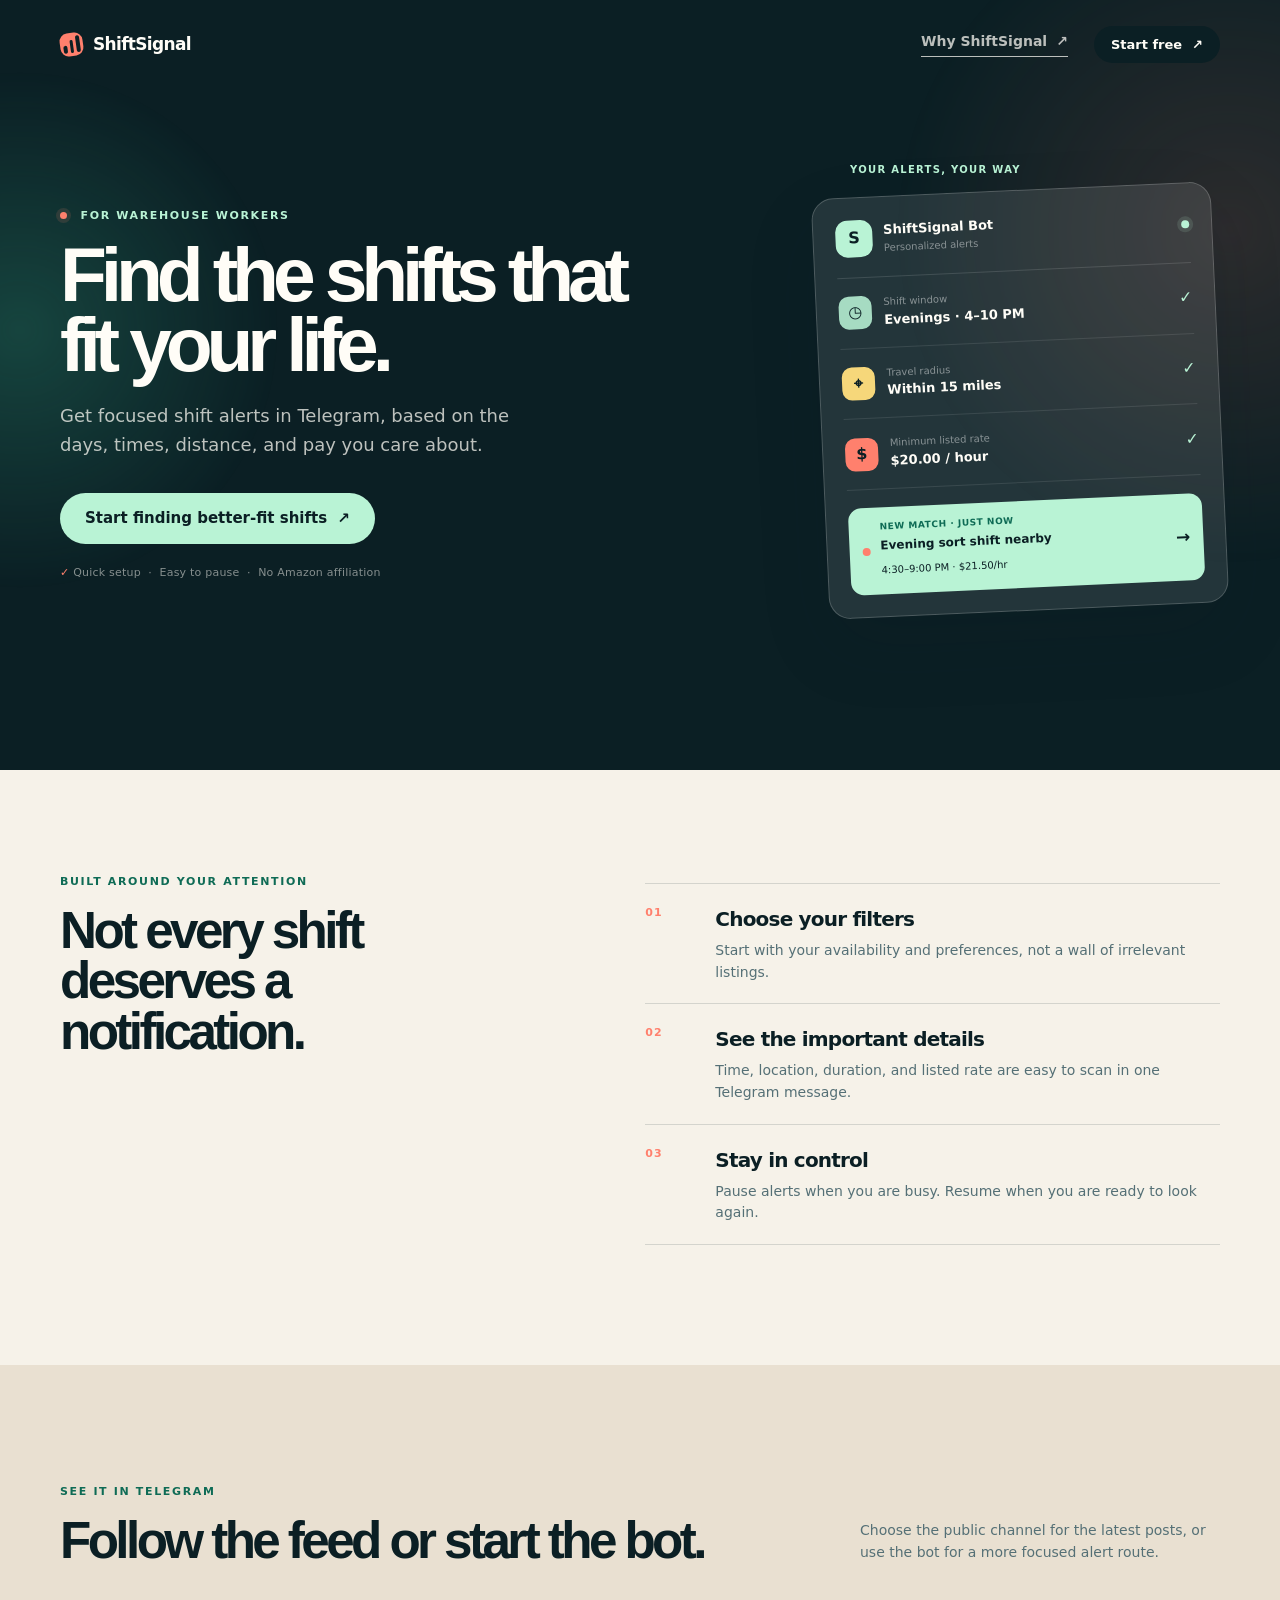
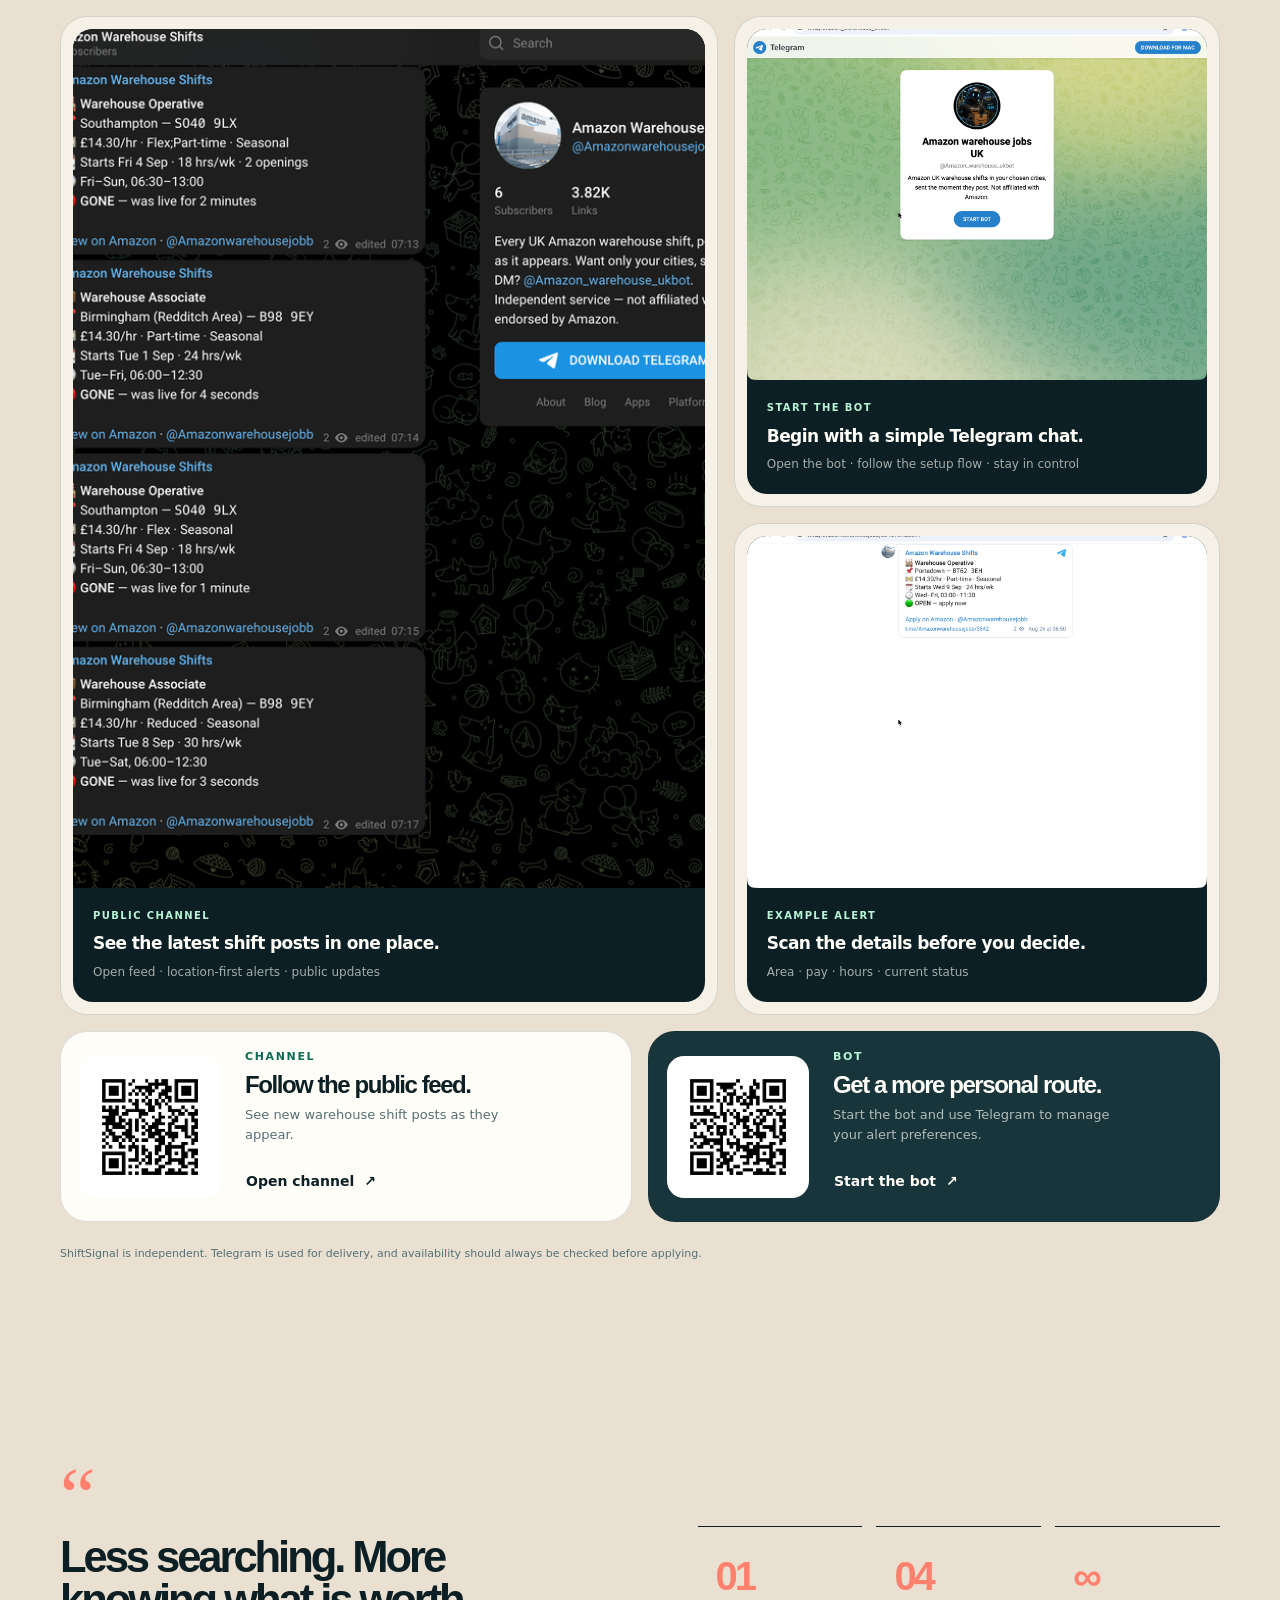
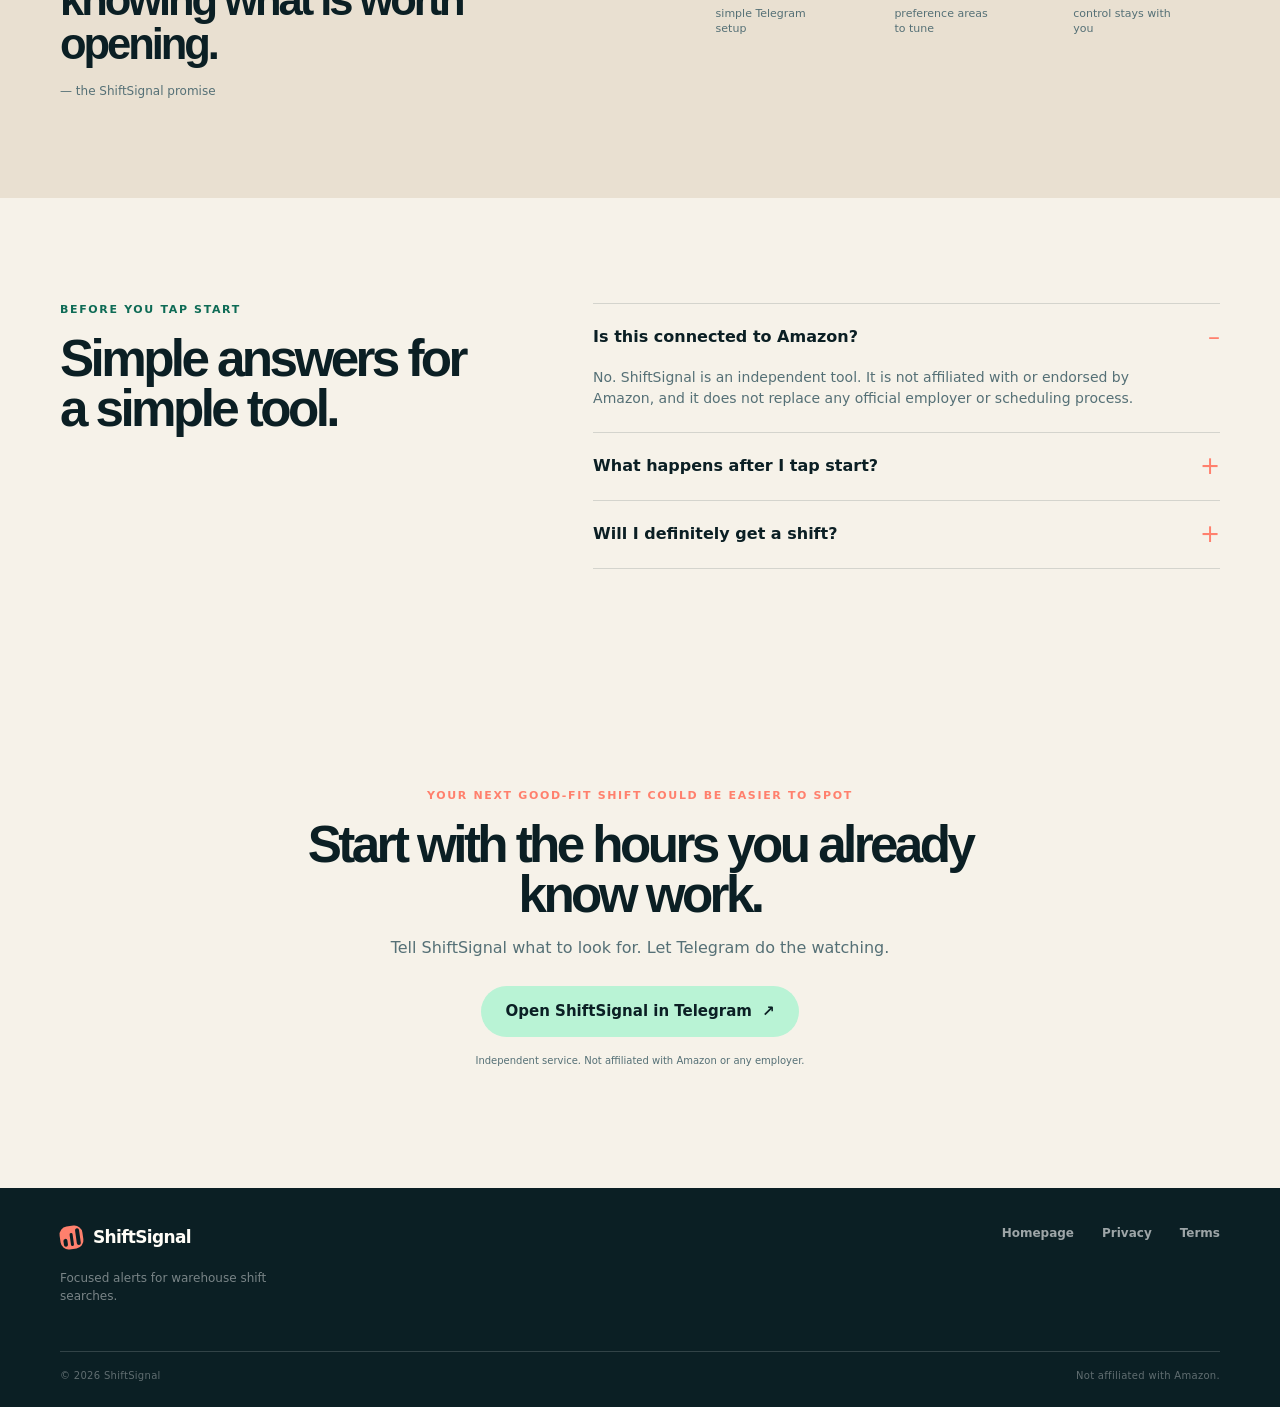
==== commit 5ef745c8: "Prepare ShiftSignal site for advertising launch" ====
--- a/landing.html
+++ b/landing.html
@@ -3,23 +3,49 @@
 <head>
   <meta charset="utf-8">
   <meta name="viewport" content="width=device-width, initial-scale=1">
+  <meta name="robots" content="index, follow">
   <meta name="description" content="Find warehouse shifts that fit your schedule with focused Telegram alerts. Set your preferences, get the details, and decide faster.">
   <meta name="theme-color" content="#0b1f24">
   <meta property="og:title" content="Find warehouse shifts without the refresh marathon | ShiftSignal">
   <meta property="og:description" content="Focused Telegram alerts for warehouse workers who want the right shift, not every shift.">
   <meta property="og:type" content="website">
+  <meta property="og:url" content="https://bilawal122.github.io/ShiftSignal/landing.html">
+  <meta property="og:site_name" content="ShiftSignal">
+  <meta property="og:image" content="https://bilawal122.github.io/ShiftSignal/assets/telegram-alert.png">
+  <meta property="og:image:alt" content="Example ShiftSignal warehouse shift alert in Telegram">
+  <meta name="twitter:card" content="summary_large_image">
+  <meta name="twitter:title" content="Find warehouse shifts without the refresh marathon | ShiftSignal">
+  <meta name="twitter:description" content="Focused Telegram alerts for warehouse workers who want the right shift, not every shift.">
+  <meta name="twitter:image" content="https://bilawal122.github.io/ShiftSignal/assets/telegram-alert.png">
+  <link rel="canonical" href="https://bilawal122.github.io/ShiftSignal/landing.html">
   <title>Find warehouse shifts faster | ShiftSignal</title>
   <link rel="icon" href="favicon.svg" type="image/svg+xml">
   <link rel="stylesheet" href="styles.css">
+  <script>
+    window.SHIFTSIGNAL_CONFIG = {
+      // Set googleTagId to G-... or AW-... to enable consent-gated analytics.
+      googleTagId: '',
+      // Optional: add both values to record Telegram clicks as a Google Ads conversion.
+      googleAdsConversionId: '',
+      googleAdsConversionLabel: ''
+    };
+  </script>
   <script type="application/ld+json">
   {
     "@context": "https://schema.org",
-    "@type": "SoftwareApplication",
+    "@type": "Service",
     "name": "ShiftSignal",
-    "applicationCategory": "BusinessApplication",
-    "operatingSystem": "Telegram",
+    "serviceType": "Telegram warehouse shift alerts",
     "description": "Focused Telegram alerts for warehouse workers searching for better-fit shifts.",
-    "url": "https://example.com/landing.html"
+    "areaServed": {
+      "@type": "Country",
+      "name": "United Kingdom"
+    },
+    "provider": {
+      "@type": "Organization",
+      "name": "ShiftSignal"
+    },
+    "url": "https://bilawal122.github.io/ShiftSignal/landing.html"
   }
   </script>
 </head>
@@ -56,11 +82,11 @@
       <div class="container">
         <div class="section-head telegram-section-head"><div><p class="eyebrow">See it in Telegram</p><h2>Follow the feed or start the bot.</h2></div><p>Choose the public channel for the latest posts, or use the bot for a more focused alert route.</p></div>
         <div class="telegram-grid">
-          <article class="telegram-card telegram-card-featured"><figure class="telegram-shot"><img src="assets/telegram-channel.png" alt="Telegram channel feed showing UK warehouse shift alerts" loading="lazy"><figcaption><span class="telegram-label">PUBLIC CHANNEL</span><strong>See the latest shift posts in one place.</strong><span>Open feed · location-first alerts · public updates</span></figcaption></figure></article>
-          <article class="telegram-card"><figure class="telegram-shot"><img src="assets/telegram-bot.png" alt="Telegram bot start screen for Amazon warehouse jobs UK" loading="lazy"><figcaption><span class="telegram-label">START THE BOT</span><strong>Begin with a simple Telegram chat.</strong><span>Open the bot · follow the setup flow · stay in control</span></figcaption></figure></article>
-          <article class="telegram-card"><figure class="telegram-shot"><img src="assets/telegram-alert.png" alt="Telegram alert showing a Portadown warehouse shift with pay and schedule details" loading="lazy"><figcaption><span class="telegram-label">EXAMPLE ALERT</span><strong>Scan the details before you decide.</strong><span>Area · pay · hours · current status</span></figcaption></figure></article>
+          <article class="telegram-card telegram-card-featured"><figure class="telegram-shot"><img src="assets/telegram-channel.png" alt="Telegram channel feed showing UK warehouse shift alerts" width="1568" height="842" loading="lazy" decoding="async"><figcaption><span class="telegram-label">PUBLIC CHANNEL</span><strong>See the latest shift posts in one place.</strong><span>Open feed · location-first alerts · public updates</span></figcaption></figure></article>
+          <article class="telegram-card"><figure class="telegram-shot"><img src="assets/telegram-bot.png" alt="Telegram bot start screen for UK warehouse shift alerts" width="1568" height="1195" loading="lazy" decoding="async"><figcaption><span class="telegram-label">START THE BOT</span><strong>Begin with a simple Telegram chat.</strong><span>Open the bot · follow the setup flow · stay in control</span></figcaption></figure></article>
+          <article class="telegram-card"><figure class="telegram-shot"><img src="assets/telegram-alert.png" alt="Telegram alert showing a Portadown warehouse shift with pay and schedule details" width="1568" height="1197" loading="lazy" decoding="async"><figcaption><span class="telegram-label">EXAMPLE ALERT</span><strong>Scan the details before you decide.</strong><span>Area · pay · hours · current status</span></figcaption></figure></article>
         </div>
-        <div class="telegram-join-grid"><article class="qr-card"><a class="qr-art" href="https://t.me/Amazonwarehousejobb" target="_blank" rel="noopener" aria-label="Open the ShiftSignal Telegram channel"><img src="assets/qr-channel.png" alt="QR code to open the ShiftSignal Telegram channel" loading="lazy"></a><div class="qr-copy"><div class="eyebrow">Channel</div><h3>Follow the public feed.</h3><p>See new warehouse shift posts as they appear.</p><a class="button button-secondary" href="https://t.me/Amazonwarehousejobb" target="_blank" rel="noopener">Open channel <span aria-hidden="true">↗</span></a></div></article><article class="qr-card qr-card-accent"><a class="qr-art" href="https://t.me/Amazon_warehouse_ukbot" target="_blank" rel="noopener" aria-label="Open the ShiftSignal Telegram bot"><img src="assets/qr-bot.png" alt="QR code to open the ShiftSignal Telegram bot" loading="lazy"></a><div class="qr-copy"><div class="eyebrow">Bot</div><h3>Get a more personal route.</h3><p>Start the bot and use Telegram to manage your alert preferences.</p><a class="button button-secondary" href="https://t.me/Amazon_warehouse_ukbot" target="_blank" rel="noopener">Start the bot <span aria-hidden="true">↗</span></a></div></article></div>
+        <div class="telegram-join-grid"><article class="qr-card"><a class="qr-art" data-cta="landing-channel-qr" href="https://t.me/Amazonwarehousejobb" target="_blank" rel="noopener" aria-label="Open the ShiftSignal Telegram channel"><img src="assets/qr-channel.png" alt="QR code to open the ShiftSignal Telegram channel" width="518" height="518" loading="lazy" decoding="async"></a><div class="qr-copy"><div class="eyebrow">Channel</div><h3>Follow the public feed.</h3><p>See new warehouse shift posts as they appear.</p><a class="button button-secondary" data-cta="landing-channel-link" href="https://t.me/Amazonwarehousejobb" target="_blank" rel="noopener">Open channel <span aria-hidden="true">↗</span></a></div></article><article class="qr-card qr-card-accent"><a class="qr-art" data-cta="landing-bot-qr" href="https://t.me/Amazon_warehouse_ukbot" target="_blank" rel="noopener" aria-label="Open the ShiftSignal Telegram bot"><img src="assets/qr-bot.png" alt="QR code to open the ShiftSignal Telegram bot" width="518" height="518" loading="lazy" decoding="async"></a><div class="qr-copy"><div class="eyebrow">Bot</div><h3>Get a more personal route.</h3><p>Start the bot and use Telegram to manage your alert preferences.</p><a class="button button-secondary" data-cta="landing-bot-link" href="https://t.me/Amazon_warehouse_ukbot" target="_blank" rel="noopener">Start the bot <span aria-hidden="true">↗</span></a></div></article></div>
         <p class="telegram-disclaimer">ShiftSignal is independent. Telegram is used for delivery, and availability should always be checked before applying.</p>
       </div>
     </section>
@@ -72,7 +98,7 @@
     <section class="section landing-final-cta"><div class="container landing-final-panel"><p class="eyebrow">Your next good-fit shift could be easier to spot</p><h2>Start with the hours you already know work.</h2><p>Tell ShiftSignal what to look for. Let Telegram do the watching.</p><a class="button button-primary button-large" data-cta="landing-final-telegram" href="https://t.me/Amazon_warehouse_ukbot">Open ShiftSignal in Telegram <span aria-hidden="true">↗</span></a><small>Independent service. Not affiliated with Amazon or any employer.</small></div></section>
   </main>
 
-  <footer class="site-footer"><div class="container footer-top"><div><a class="brand brand-footer" href="index.html"><span class="brand-mark" aria-hidden="true"><span></span><span></span><span></span></span><span>ShiftSignal</span></a><p class="footer-note">Focused alerts for warehouse shift searches.</p></div><div class="footer-links"><a href="index.html">Homepage</a><a href="privacy.html">Privacy</a><a href="terms.html">Terms</a></div></div><div class="container footer-bottom"><span>© 2026 ShiftSignal. Demo brand for launch planning.</span><span>Not affiliated with Amazon.</span></div></footer>
+  <footer class="site-footer"><div class="container footer-top"><div><a class="brand brand-footer" href="index.html"><span class="brand-mark" aria-hidden="true"><span></span><span></span><span></span></span><span>ShiftSignal</span></a><p class="footer-note">Focused alerts for warehouse shift searches.</p></div><div class="footer-links"><a href="index.html">Homepage</a><a href="privacy.html">Privacy</a><a href="terms.html">Terms</a></div></div><div class="container footer-bottom"><span>© 2026 ShiftSignal</span><span>Not affiliated with Amazon.</span></div></footer>
   <script src="script.js" defer></script>
 </body>
 </html>
--- a/styles.css
+++ b/styles.css
@@ -21,6 +21,7 @@
 html { scroll-behavior: smooth; }
 body { margin: 0; color: var(--ink); background: var(--cream); font-family: var(--body); line-height: 1.55; text-rendering: optimizeLegibility; }
 a { color: inherit; text-decoration: none; }
+:focus-visible { outline: 3px solid var(--coral); outline-offset: 4px; }
 button, a { -webkit-tap-highlight-color: transparent; }
 .container { width: min(1160px, calc(100% - 48px)); margin: 0 auto; }
 .sr-only { position: absolute; width: 1px; height: 1px; padding: 0; margin: -1px; overflow: hidden; clip: rect(0, 0, 0, 0); white-space: nowrap; border: 0; }
@@ -65,10 +66,12 @@
 
 .landing-header { color: var(--paper); }.landing-hero { position: relative; min-height: 770px; padding: 190px 0 125px; overflow: hidden; }.landing-hero-grid { position: relative; z-index: 1; display: grid; grid-template-columns: 1fr .85fr; gap: 9vw; align-items: center; }.landing-copy h1 { max-width: 650px; font-size: clamp(3.7rem, 6vw, 6.1rem); }.landing-copy .hero-lede { max-width: 500px; }.landing-copy .microcopy { margin-top: 20px; }.landing-card-wrap { position: relative; width: min(100%, 400px); margin-left: auto; }.landing-card-label { position: absolute; top: -28px; left: 30px; color: var(--mint); font-size: 10px; font-weight: 900; letter-spacing: .13em; }.landing-card { padding: 22px; border: 1px solid rgba(255, 255, 255, .19); border-radius: 22px; background: rgba(255, 253, 247, .1); box-shadow: var(--shadow); transform: rotate(-2.6deg); }.landing-card-top { padding-bottom: 20px; border-bottom: 1px solid rgba(255, 255, 255, .13); }.online-dot { width: 8px; height: 8px; margin-left: auto; border-radius: 50%; background: var(--mint); box-shadow: 0 0 0 4px rgba(185, 243, 213, .12); }.preference-row { display: flex; align-items: center; gap: 12px; padding: 17px 0; border-bottom: 1px solid rgba(255, 255, 255, .1); }.pref-icon { display: grid; width: 33px; height: 33px; place-items: center; border-radius: 10px; color: var(--ink); background: rgba(185, 243, 213, .88); font-size: 16px; font-weight: 900; }.preference-row:nth-child(3) .pref-icon { background: var(--yellow); }.preference-row:nth-child(4) .pref-icon { background: var(--coral); }.preference-row small { display: block; color: rgba(255, 255, 255, .46); font-size: 10px; }.preference-row strong { display: block; color: var(--paper); font-size: 13px; }.pref-check { margin-left: auto; color: var(--mint); font-weight: 900; }.landing-alert { display: flex; align-items: center; gap: 10px; margin-top: 18px; padding: 13px; border-radius: 13px; color: var(--ink); background: var(--mint); }.alert-dot { width: 8px; height: 8px; flex: none; border-radius: 50%; background: var(--coral); }.landing-alert small { display: block; color: var(--mint-dark); font-size: 9px; font-weight: 900; letter-spacing: .06em; }.landing-alert strong { display: block; margin: 2px 0; font-size: 12px; }.landing-alert span { font-size: 10px; }.alert-arrow { margin-left: auto; font-size: 17px !important; font-weight: 900; }.landing-benefits { padding-top: 105px; }.benefit-list { padding-top: 8px; }.benefit-item { display: grid; grid-template-columns: 50px 1fr; gap: 20px; padding: 20px 0; border-top: 1px solid var(--line); }.benefit-item:last-child { border-bottom: 1px solid var(--line); }.benefit-item > span { color: var(--coral); font-size: 11px; font-weight: 900; letter-spacing: .1em; }.benefit-item h3 { margin-bottom: 5px; font-size: 20px; letter-spacing: -.04em; }.benefit-item p { margin: 0; color: var(--ink-muted); font-size: 14px; }.campaign-proof { padding: 85px 0; }.proof-grid { display: grid; grid-template-columns: 1fr 1fr; gap: 9vw; align-items: center; }.quote-mark { display: block; color: var(--coral); font-family: Georgia, serif; font-size: 80px; line-height: .7; }.proof-quote blockquote { max-width: 450px; margin: 12px 0 16px; font-family: var(--display); font-size: clamp(2rem, 3.4vw, 3.7rem); font-weight: 800; letter-spacing: -.07em; line-height: 1; }.proof-quote p { color: var(--ink-muted); font-size: 12px; }.proof-stats { display: grid; grid-template-columns: repeat(3, 1fr); gap: 14px; }.proof-stats div { padding: 18px; border-top: 1px solid var(--ink); }.proof-stats strong { display: block; color: var(--coral); font-family: var(--display); font-size: 40px; letter-spacing: -.08em; }.proof-stats span { display: block; max-width: 100px; color: var(--ink-muted); font-size: 11px; line-height: 1.3; }.landing-faq { padding-top: 105px; }.landing-faq-grid { grid-template-columns: .8fr 1.2fr; }.landing-final-cta { padding: 100px 0 120px; background: var(--cream); }.landing-final-panel { max-width: 740px; text-align: center; }.landing-final-panel .eyebrow { color: var(--coral); }.landing-final-panel h2 { color: var(--ink); margin-bottom: 16px; }.landing-final-panel > p:not(.eyebrow) { color: var(--ink-muted); }.landing-final-panel .button { margin-top: 9px; }.landing-final-panel small { display: block; margin-top: 16px; color: var(--ink-muted); font-size: 10px; }
 
-.legal-page { min-height: calc(100vh - 160px); padding-top: 150px; }.legal-copy { max-width: 770px; }.legal-copy h1 { margin-bottom: 10px; font-family: var(--display); font-size: clamp(3rem, 6vw, 5rem); letter-spacing: -.08em; line-height: .95; }.legal-copy h2 { margin-top: 46px; margin-bottom: 12px; font-size: 22px; letter-spacing: -.04em; }.legal-copy p, .legal-copy li { color: var(--ink-muted); font-size: 15px; }.legal-date { margin-bottom: 35px; font-size: 12px !important; }.legal-copy ul { padding-left: 19px; }.notice-box { margin: 30px 0; padding: 22px; border-left: 4px solid var(--coral); background: var(--paper); }.notice-box strong { display: block; margin-bottom: 7px; }.notice-box p { margin: 0; }
+.legal-page { min-height: calc(100vh - 160px); padding-top: 150px; }.legal-copy { max-width: 770px; }.legal-copy h1 { margin-bottom: 10px; font-family: var(--display); font-size: clamp(3rem, 6vw, 5rem); letter-spacing: -.08em; line-height: .95; }.legal-copy h2 { margin-top: 46px; margin-bottom: 12px; font-size: 22px; letter-spacing: -.04em; }.legal-copy p, .legal-copy li { color: var(--ink-muted); font-size: 15px; }.legal-copy a { color: var(--mint-dark); text-decoration: underline; text-decoration-color: rgba(14, 107, 85, .35); text-underline-offset: 3px; }.legal-date { margin-bottom: 35px; font-size: 12px !important; }.legal-copy ul { padding-left: 19px; }.legal-note { margin-top: 46px; padding-top: 18px; border-top: 1px solid var(--line); font-size: 12px !important; font-style: italic; }
+.cookie-notice { position: fixed; z-index: 25; right: 20px; bottom: 20px; left: 20px; display: flex; align-items: center; justify-content: space-between; gap: 20px; max-width: 760px; margin: 0 auto; padding: 16px 18px; border: 1px solid var(--line); border-radius: 16px; color: var(--ink); background: rgba(255, 253, 247, .97); box-shadow: var(--shadow); }.cookie-notice p { max-width: 450px; margin: 0; color: var(--ink-muted); font-size: 12px; line-height: 1.5; }.cookie-notice strong { display: block; margin-bottom: 3px; color: var(--ink); }.cookie-actions { display: flex; flex-wrap: wrap; align-items: center; justify-content: end; gap: 10px; }.cookie-actions button, .cookie-actions a { border: 0; border-radius: 999px; padding: 10px 13px; color: var(--ink); background: var(--sand); font: inherit; font-size: 12px; font-weight: 800; cursor: pointer; }.cookie-actions button:first-child { background: var(--mint); }.cookie-actions a { background: transparent; text-decoration: underline; text-underline-offset: 3px; }
 
 @media (max-width: 900px) { .container { width: min(100% - 36px, 680px); }.site-nav { gap: 16px; }.hero-grid, .landing-hero-grid, .intro-grid, .compare-grid, .faq-grid, .landing-benefit-grid, .landing-faq-grid, .proof-grid { grid-template-columns: 1fr; gap: 45px; }.hero { min-height: auto; padding-top: 150px; }.alert-demo, .landing-card-wrap { margin: 15px auto 0; }.hero-proof { flex-wrap: wrap; padding-top: 64px; }.feature-grid { grid-template-columns: repeat(2, 1fr); }.feature-card-featured { grid-column: span 2; }.feature-card h3 { margin-top: 45px; }.compare-intro { max-width: 580px; }.cta-panel { align-items: start; flex-direction: column; }.landing-hero { min-height: auto; padding-top: 150px; }.landing-card-wrap { margin-top: 22px; }.landing-faq-grid { gap: 35px; }.intro-copy { padding-top: 0; }.proof-stats { max-width: 540px; } }
-@media (max-width: 640px) { .container { width: min(100% - 30px, 520px); }.nav-wrap { min-height: 72px; }.site-nav { position: absolute; top: 64px; right: 15px; left: 15px; display: none; flex-direction: column; align-items: stretch; gap: 2px; padding: 10px; border: 1px solid var(--line); border-radius: 16px; color: var(--ink); background: var(--paper); box-shadow: var(--shadow); }.site-header .site-nav .button { margin-top: 7px; }.site-header .site-nav.open { display: flex; }.site-header .site-nav > a:not(.button) { padding: 11px 9px; }.menu-toggle { display: block; }.site-nav-always { position: static; display: flex; flex-direction: row; gap: 9px; padding: 0; border: 0; background: transparent; box-shadow: none; }.site-nav-always .text-link { display: none; }.site-nav-always .button { margin: 0 !important; }.site-header:has(.site-nav.open) { color: var(--ink); background: var(--paper); }.landing-header:has(.site-nav.open) { background: var(--paper); }.hero, .landing-hero { padding-top: 125px; padding-bottom: 55px; }.hero h1, .landing-hero h1 { font-size: clamp(3.25rem, 16vw, 5rem); }.hero-lede { font-size: 16px; }.hero-proof { display: block; font-size: 9px; line-height: 1.8; }.proof-line { display: inline-block; margin: 0 8px 2px; }.alert-demo { transform: rotate(0); }.message-stack { min-height: 295px; }.section { padding: 82px 0; }.section-heading h2, .intro-grid h2, .compare-intro h2, .faq-intro h2, .cta-panel h2, .landing-benefit-grid h2, .landing-faq-grid h2, .landing-final-panel h2 { font-size: clamp(2.4rem, 12vw, 3.4rem); }.split-heading { display: block; }.split-heading > p { margin-top: 20px; }.steps-grid, .feature-grid { grid-template-columns: 1fr; gap: 0; }.step-card { min-height: 0; padding: 26px 0 32px; }.step-icon { margin-top: 27px; }.feature-card, .feature-card-featured { grid-column: auto; min-height: 300px; margin-top: 10px; }.feature-card h3 { margin-top: 55px; }.compare-section { padding: 80px 0; }.compare-row { grid-template-columns: .8fr 1fr 1fr; gap: 10px; font-size: 11px; }.compare-header { font-size: 8px; }.cta-section { padding: 10px 0 80px; }.cta-panel { padding: 30px 24px; border-radius: 20px; }.footer-top, .footer-bottom { display: block; }.footer-links { margin-top: 28px; }.footer-bottom span { display: block; margin-top: 8px; }.landing-card { transform: rotate(0); }.proof-stats { grid-template-columns: repeat(3, 1fr); gap: 8px; }.proof-stats div { padding: 12px 7px; }.proof-stats strong { font-size: 31px; }.proof-stats span { font-size: 9px; }.legal-page { padding-top: 120px; } }
+@media (max-width: 640px) { .container { width: min(100% - 30px, 520px); }.nav-wrap { min-height: 72px; }.site-nav { position: absolute; top: 64px; right: 15px; left: 15px; display: none; flex-direction: column; align-items: stretch; gap: 2px; padding: 10px; border: 1px solid var(--line); border-radius: 16px; color: var(--ink); background: var(--paper); box-shadow: var(--shadow); }.site-header .site-nav .button { margin-top: 7px; }.site-header .site-nav.open { display: flex; }.site-header .site-nav > a:not(.button) { padding: 11px 9px; }.menu-toggle { display: block; }.site-nav-always { position: static; display: flex; flex-direction: row; gap: 9px; padding: 0; border: 0; background: transparent; box-shadow: none; }.site-nav-always .text-link { display: none; }.site-nav-always .button { margin: 0 !important; }.site-header:has(.site-nav.open) { color: var(--ink); background: var(--paper); }.landing-header:has(.site-nav.open) { background: var(--paper); }.hero, .landing-hero { padding-top: 125px; padding-bottom: 55px; }.hero h1, .landing-hero h1 { font-size: clamp(3.25rem, 16vw, 5rem); }.hero-lede { font-size: 16px; }.hero-proof { display: block; font-size: 9px; line-height: 1.8; }.proof-line { display: inline-block; margin: 0 8px 2px; }.alert-demo { transform: rotate(0); }.message-stack { min-height: 295px; }.section { padding: 82px 0; }.section-heading h2, .intro-grid h2, .compare-intro h2, .faq-intro h2, .cta-panel h2, .landing-benefit-grid h2, .landing-faq-grid h2, .landing-final-panel h2 { font-size: clamp(2.4rem, 12vw, 3.4rem); }.split-heading { display: block; }.split-heading > p { margin-top: 20px; }.steps-grid, .feature-grid { grid-template-columns: 1fr; gap: 0; }.step-card { min-height: 0; padding: 26px 0 32px; }.step-icon { margin-top: 27px; }.feature-card, .feature-card-featured { grid-column: auto; min-height: 300px; margin-top: 10px; }.feature-card h3 { margin-top: 55px; }.compare-section { padding: 80px 0; }.compare-row { grid-template-columns: .8fr 1fr 1fr; gap: 10px; font-size: 11px; }.compare-header { font-size: 8px; }.cta-section { padding: 10px 0 80px; }.cta-panel { padding: 30px 24px; border-radius: 20px; }.footer-top, .footer-bottom { display: block; }.footer-links { margin-top: 28px; }.footer-bottom span { display: block; margin-top: 8px; }.landing-card { transform: rotate(0); }.proof-stats { grid-template-columns: repeat(3, 1fr); gap: 8px; }.proof-stats div { padding: 12px 7px; }.proof-stats strong { font-size: 31px; }.proof-stats span { font-size: 9px; }.legal-page { padding-top: 120px; }.cookie-notice { display: block; right: 12px; bottom: 12px; left: 12px; }.cookie-actions { justify-content: start; margin-top: 12px; } }
+@media (prefers-reduced-motion: reduce) { html { scroll-behavior: auto; }.button, .skip-link, .cookie-notice { transition: none; } }
 @media (prefers-reduced-motion: reduce) { html { scroll-behavior: auto; }.button { transition: none; }.alert-demo, .landing-card { transform: none; } }
 
 .telegram-showcase { color: var(--ink); }
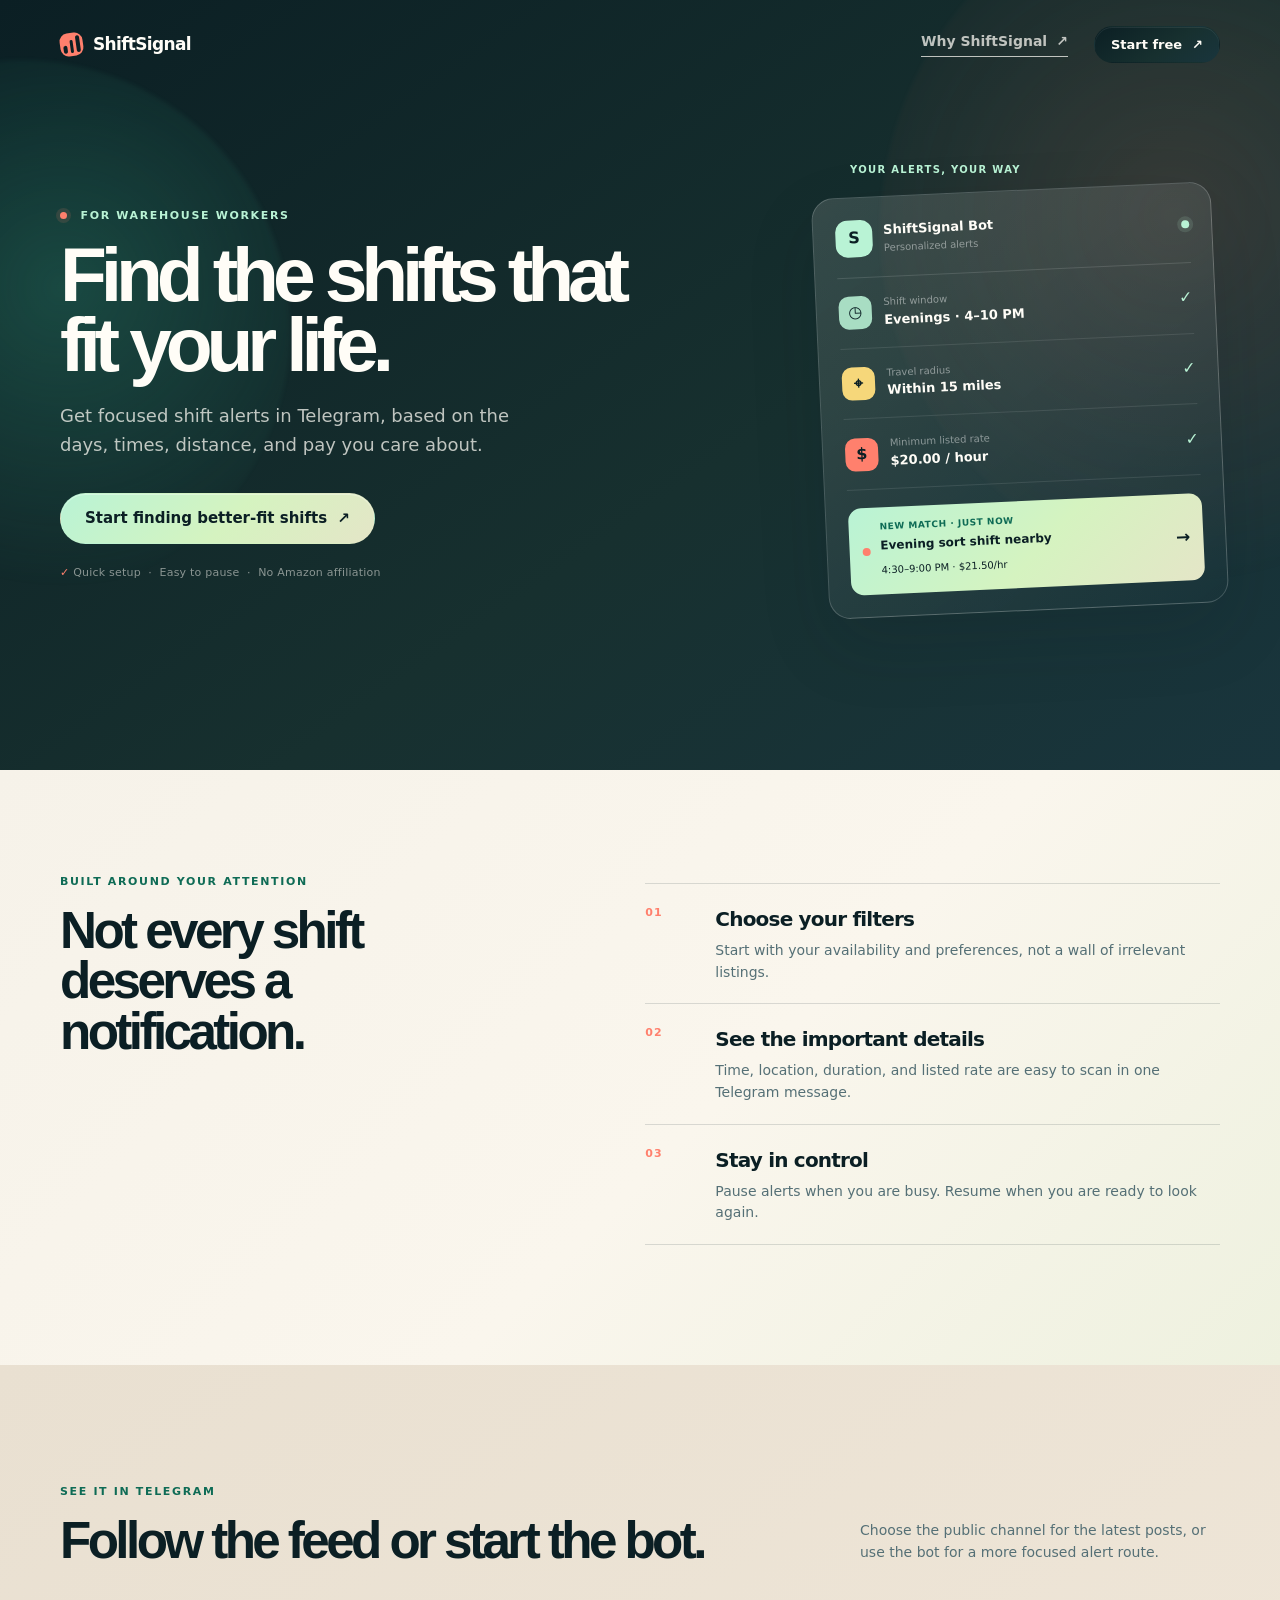
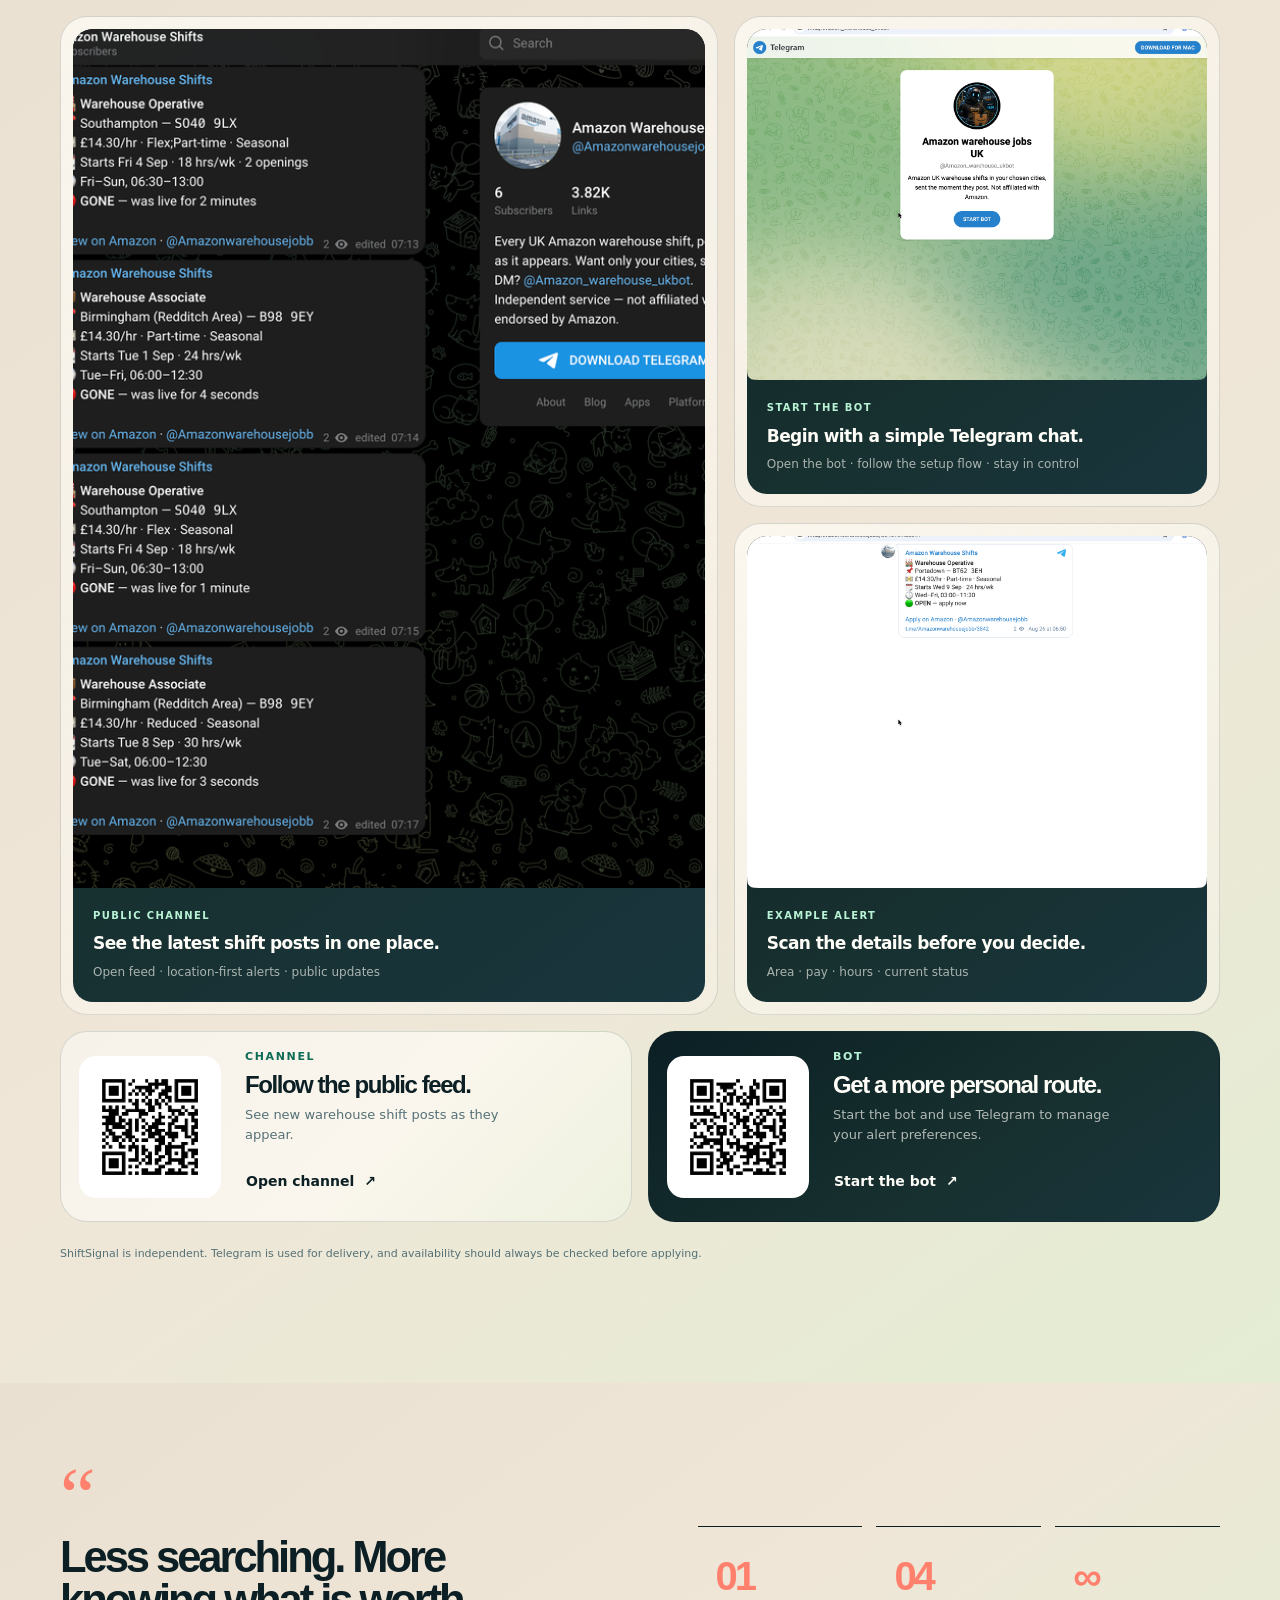
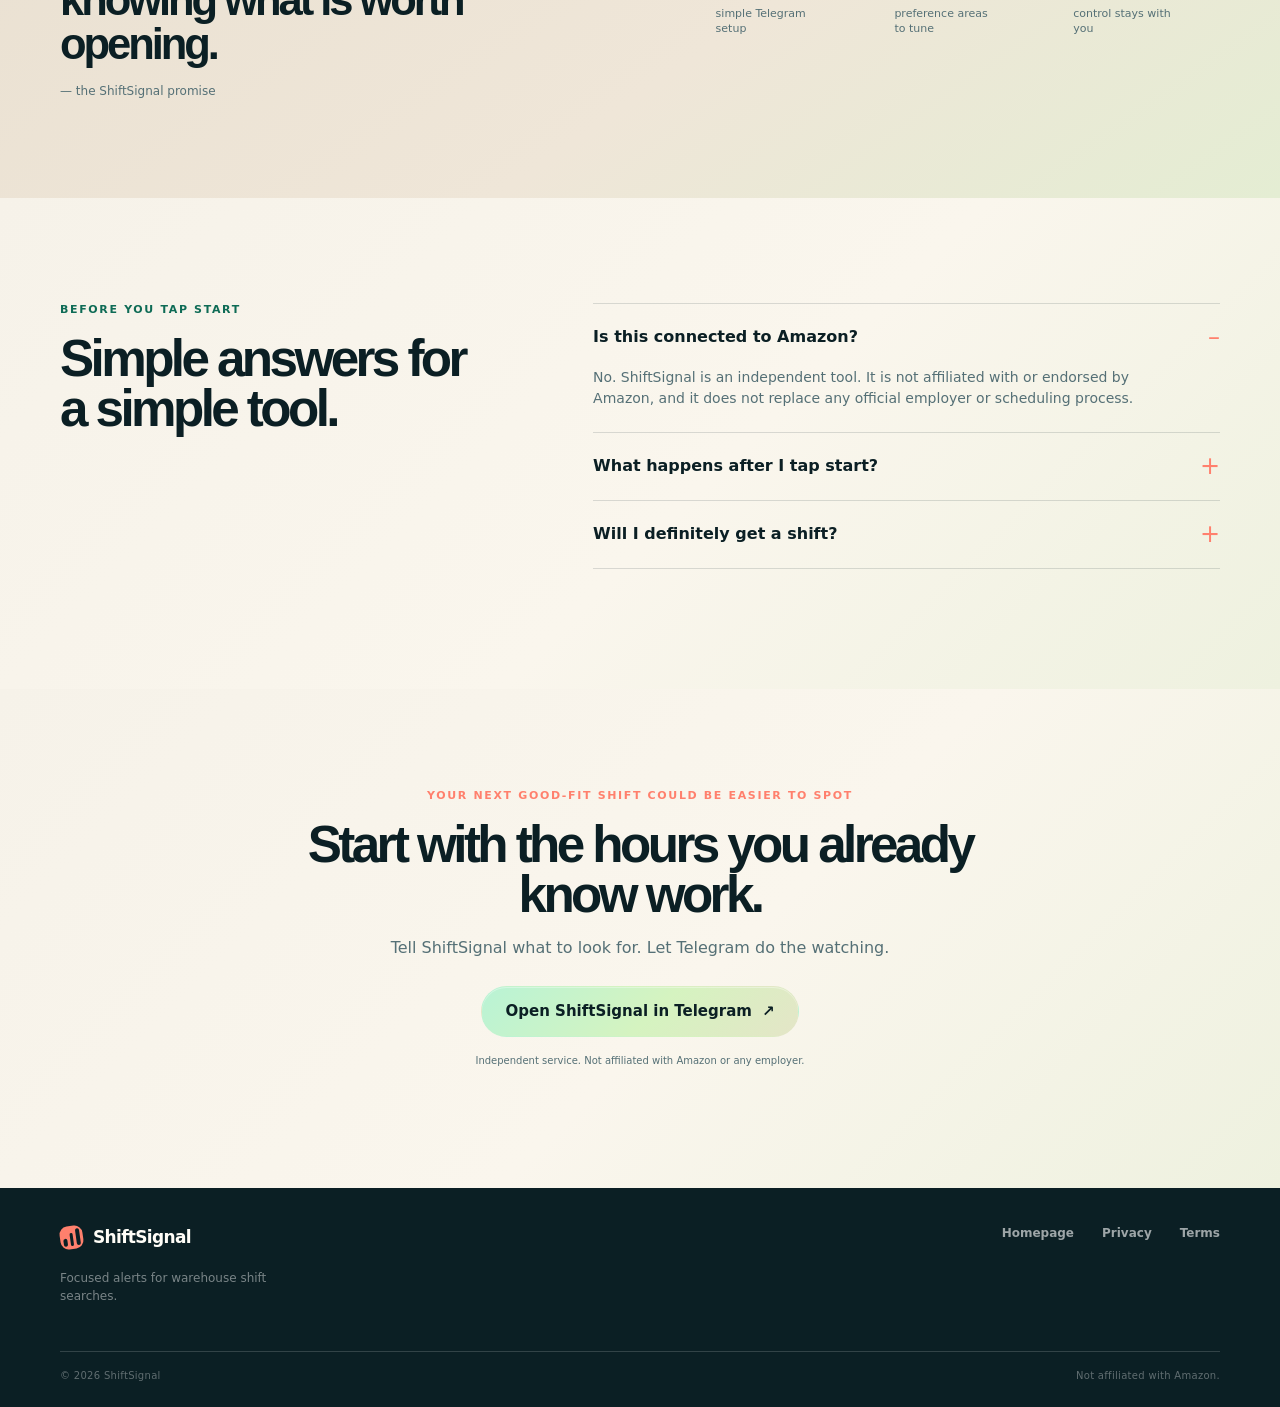
==== commit 18779149: "docs: prepare custom domain and ads launch guide" ====
--- a/landing.html
+++ b/landing.html
@@ -9,15 +9,15 @@
   <meta property="og:title" content="Find warehouse shifts without the refresh marathon | ShiftSignal">
   <meta property="og:description" content="Focused Telegram alerts for warehouse workers who want the right shift, not every shift.">
   <meta property="og:type" content="website">
-  <meta property="og:url" content="https://bilawal122.github.io/ShiftSignal/landing.html">
+  <meta property="og:url" content="https://shiftsignal.co.uk/landing.html">
   <meta property="og:site_name" content="ShiftSignal">
-  <meta property="og:image" content="https://bilawal122.github.io/ShiftSignal/assets/telegram-alert.png">
+  <meta property="og:image" content="https://shiftsignal.co.uk/assets/telegram-alert.png">
   <meta property="og:image:alt" content="Example ShiftSignal warehouse shift alert in Telegram">
   <meta name="twitter:card" content="summary_large_image">
   <meta name="twitter:title" content="Find warehouse shifts without the refresh marathon | ShiftSignal">
   <meta name="twitter:description" content="Focused Telegram alerts for warehouse workers who want the right shift, not every shift.">
-  <meta name="twitter:image" content="https://bilawal122.github.io/ShiftSignal/assets/telegram-alert.png">
-  <link rel="canonical" href="https://bilawal122.github.io/ShiftSignal/landing.html">
+  <meta name="twitter:image" content="https://shiftsignal.co.uk/assets/telegram-alert.png">
+  <link rel="canonical" href="https://shiftsignal.co.uk/landing.html">
   <title>Find warehouse shifts faster | ShiftSignal</title>
   <link rel="icon" href="favicon.svg" type="image/svg+xml">
   <link rel="stylesheet" href="styles.css">
@@ -45,7 +45,7 @@
       "@type": "Organization",
       "name": "ShiftSignal"
     },
-    "url": "https://bilawal122.github.io/ShiftSignal/landing.html"
+    "url": "https://shiftsignal.co.uk/landing.html"
   }
   </script>
 </head>
--- a/styles.css
+++ b/styles.css
@@ -12,6 +12,10 @@
   --coral: #ff806d;
   --yellow: #f6d77a;
   --shadow: 0 28px 70px rgba(11, 31, 36, .14);
+  --gradient-cream: linear-gradient(135deg, #f6f2e9 0%, #faf6ed 56%, #eef1df 100%);
+  --gradient-sand: linear-gradient(145deg, #e9e0d1 0%, #efe6d8 58%, #e4edd3 100%);
+  --gradient-mint: linear-gradient(135deg, #b9f3d5 0%, #d5f3c0 54%, #f3d8ce 145%);
+  --gradient-ink: linear-gradient(145deg, #0b1f24 0%, #17302f 58%, #19353d 100%);
   --radius: 22px;
   --display: "Arial Rounded MT Bold", "Avenir Next", Avenir, Helvetica, sans-serif;
   --body: Inter, ui-sans-serif, system-ui, -apple-system, BlinkMacSystemFont, "Segoe UI", sans-serif;
@@ -19,7 +23,7 @@
 
 * { box-sizing: border-box; }
 html { scroll-behavior: smooth; }
-body { margin: 0; color: var(--ink); background: var(--cream); font-family: var(--body); line-height: 1.55; text-rendering: optimizeLegibility; }
+body { margin: 0; color: var(--ink); background: var(--gradient-cream); font-family: var(--body); line-height: 1.55; text-rendering: optimizeLegibility; }
 a { color: inherit; text-decoration: none; }
 :focus-visible { outline: 3px solid var(--coral); outline-offset: 4px; }
 button, a { -webkit-tap-highlight-color: transparent; }
@@ -42,32 +46,32 @@
 .button { display: inline-flex; align-items: center; justify-content: center; gap: 10px; border: 1px solid transparent; border-radius: 999px; padding: 14px 20px; font-size: 14px; font-weight: 800; line-height: 1; white-space: nowrap; transition: transform .2s, box-shadow .2s, background .2s; }
 .button:hover { transform: translateY(-2px); box-shadow: 0 12px 24px rgba(11, 31, 36, .13); }.button:active { transform: translateY(0); }
 .button-small { padding: 11px 16px; font-size: 13px; }.button-large { padding: 17px 24px; font-size: 15px; }
-.button-primary { color: var(--ink); background: var(--mint); }.button-primary:hover { background: #d1f9e2; }
-.button-dark { color: var(--paper); background: var(--ink); }.button-dark:hover { background: var(--ink-soft); }
+.button-primary { color: var(--ink); background: var(--gradient-mint); box-shadow: inset 0 1px 0 rgba(255, 255, 255, .34); }.button-primary:hover { background: linear-gradient(135deg, #d1f9e2 0%, #e0f6c9 58%, #ffe1d7 145%); }
+.button-dark { color: var(--paper); background: var(--gradient-ink); box-shadow: inset 0 1px 0 rgba(255, 255, 255, .08); }.button-dark:hover { background: linear-gradient(145deg, #17302f 0%, #21403c 58%, #20404b 100%); }
 .button-outline { color: var(--ink); border-color: rgba(11, 31, 36, .35); background: transparent; }.button-outline:hover { background: var(--paper); }
 .text-link { display: inline-flex; align-items: center; gap: 9px; font-size: 14px; font-weight: 800; border-bottom: 1px solid currentColor; padding-bottom: 3px; }.text-link-light { color: var(--paper); }
 
-.section { padding: 120px 0; }.section-dark, .section-ink { color: var(--paper); background: var(--ink); }.section-cream { background: var(--cream); }.section-sand { background: var(--sand); }
+.section { padding: 120px 0; }.section-dark, .section-ink { color: var(--paper); background: var(--gradient-ink); }.section-cream { background: var(--gradient-cream); }.section-sand { background: var(--gradient-sand); }
 .eyebrow { margin: 0 0 18px; color: var(--mint-dark); font-size: 11px; font-weight: 900; letter-spacing: .15em; line-height: 1.2; text-transform: uppercase; }.eyebrow-light { color: var(--mint); }.eyebrow-dot { display: inline-block; width: 7px; height: 7px; margin-right: 8px; border-radius: 50%; background: var(--coral); box-shadow: 0 0 0 4px rgba(255, 128, 109, .13); }
 h1, h2, h3, p { margin-top: 0; }.hero h1, .landing-hero h1 { max-width: 720px; margin-bottom: 22px; font-family: var(--display); font-size: clamp(3.6rem, 7vw, 6.8rem); font-weight: 800; letter-spacing: -.08em; line-height: .91; }.section-heading h2, .intro-grid h2, .compare-intro h2, .faq-intro h2, .cta-panel h2, .landing-benefit-grid h2, .landing-faq-grid h2, .landing-final-panel h2 { margin-bottom: 18px; font-family: var(--display); font-size: clamp(2.4rem, 4vw, 4.2rem); font-weight: 800; letter-spacing: -.07em; line-height: .98; }.section-heading-light h2, .cta-panel h2, .landing-final-panel h2 { color: var(--paper); }.section-heading > p:last-child { max-width: 430px; margin-bottom: 0; color: var(--ink-muted); }
 
-.hero { position: relative; min-height: 800px; padding: 190px 0 52px; overflow: hidden; }.hero-grid { position: relative; z-index: 1; display: grid; grid-template-columns: 1.03fr .97fr; align-items: center; gap: 7vw; }.hero-copy { padding-bottom: 24px; }.hero-lede { max-width: 555px; margin-bottom: 34px; color: rgba(255, 253, 247, .73); font-size: 18px; line-height: 1.6; }.button-row { display: flex; align-items: center; flex-wrap: wrap; gap: 24px; }.microcopy { font-size: 11px; letter-spacing: .02em; }.microcopy-light { color: rgba(255, 253, 247, .5); }.microcopy span { color: var(--coral); }.hero .microcopy { margin-top: 24px; }.hero-glow { position: absolute; border-radius: 50%; filter: blur(2px); pointer-events: none; }.hero-glow-one { width: 540px; height: 540px; top: 60px; left: -250px; background: radial-gradient(circle, rgba(60, 190, 150, .24), rgba(60, 190, 150, 0) 68%); }.hero-glow-two { width: 700px; height: 700px; top: -120px; right: -300px; background: radial-gradient(circle, rgba(255, 128, 109, .14), rgba(255, 128, 109, 0) 68%); }
+.hero { position: relative; min-height: 800px; padding: 190px 0 52px; overflow: hidden; background: var(--gradient-ink); }.hero-grid { position: relative; z-index: 1; display: grid; grid-template-columns: 1.03fr .97fr; align-items: center; gap: 7vw; }.hero-copy { padding-bottom: 24px; }.hero-lede { max-width: 555px; margin-bottom: 34px; color: rgba(255, 253, 247, .73); font-size: 18px; line-height: 1.6; }.button-row { display: flex; align-items: center; flex-wrap: wrap; gap: 24px; }.microcopy { font-size: 11px; letter-spacing: .02em; }.microcopy-light { color: rgba(255, 253, 247, .5); }.microcopy span { color: var(--coral); }.hero .microcopy { margin-top: 24px; }.hero-glow { position: absolute; border-radius: 50%; filter: blur(2px); pointer-events: none; }.hero-glow-one { width: 540px; height: 540px; top: 60px; left: -250px; background: radial-gradient(circle at 58% 42%, rgba(60, 190, 150, .24), rgba(60, 190, 150, 0) 68%); }.hero-glow-two { width: 700px; height: 700px; top: -120px; right: -300px; background: radial-gradient(circle at 42% 48%, rgba(255, 128, 109, .14), rgba(255, 128, 109, 0) 68%); }
 .hero-proof { position: relative; z-index: 1; display: flex; align-items: center; gap: 18px; padding-top: 46px; color: rgba(255, 253, 247, .48); font-size: 11px; font-weight: 800; letter-spacing: .1em; text-transform: uppercase; }.proof-line { width: 48px; height: 1px; background: var(--coral); }
 
-.alert-demo { width: min(100%, 450px); margin-left: auto; overflow: hidden; border: 1px solid rgba(255, 255, 255, .19); border-radius: 20px; background: rgba(255, 253, 247, .09); box-shadow: var(--shadow); transform: rotate(2.3deg); }.demo-window-bar { display: flex; justify-content: space-between; align-items: center; padding: 13px 16px; border-bottom: 1px solid rgba(255, 255, 255, .12); color: rgba(255, 255, 255, .54); font-size: 10px; letter-spacing: .1em; text-transform: uppercase; }.demo-light { display: flex; gap: 5px; }.demo-light i { width: 6px; height: 6px; border-radius: 50%; background: var(--coral); }.demo-light i:nth-child(2) { background: var(--yellow); }.demo-light i:nth-child(3) { background: var(--mint); }.demo-signal { color: var(--mint); font-size: 8px; }.demo-body { padding: 17px; background: linear-gradient(150deg, rgba(15, 65, 67, .94), rgba(11, 31, 36, .95)); }.telegram-head, .landing-card-top { display: flex; align-items: center; gap: 11px; }.telegram-avatar { display: grid; width: 37px; height: 37px; flex: none; place-items: center; border-radius: 12px; color: var(--ink); background: var(--mint); font-weight: 900; }.telegram-head strong, .landing-card-top strong { display: block; font-size: 13px; }.telegram-head small, .landing-card-top small { display: block; color: rgba(255, 255, 255, .45); font-size: 10px; }.telegram-more { margin-left: auto; color: rgba(255, 255, 255, .45); letter-spacing: 2px; }.message-stack { display: flex; flex-direction: column; align-items: flex-start; gap: 9px; min-height: 345px; padding: 25px 8px 12px; }.message { max-width: 87%; padding: 13px 14px; border-radius: 16px 16px 16px 4px; color: rgba(255, 255, 255, .85); background: rgba(255, 255, 255, .1); font-size: 11px; }.message strong { display: block; margin: 5px 0 7px; color: var(--paper); font-size: 14px; }.message p { margin: 0 0 12px; line-height: 1.55; }.message-label { display: flex; justify-content: space-between; color: var(--mint); font-size: 9px; font-weight: 900; letter-spacing: .07em; }.message-label b { color: rgba(255, 255, 255, .4); font-weight: 500; letter-spacing: 0; }.message-tags { display: flex; flex-wrap: wrap; gap: 6px; margin-bottom: 13px; }.message-tags span { padding: 4px 7px; border-radius: 5px; color: var(--ink); background: var(--mint); font-size: 9px; font-weight: 800; }.message-action { display: flex; justify-content: space-between; padding-top: 10px; border-top: 1px solid rgba(255, 255, 255, .12); color: var(--mint); font-weight: 800; }.message-user { align-self: flex-end; border-radius: 16px 16px 4px 16px; color: var(--ink); background: var(--mint); }.message-user span { margin-left: 9px; color: var(--mint-dark); }.message-small { color: rgba(255, 255, 255, .7); font-size: 10px; }.message-small b { margin-left: 8px; color: rgba(255, 255, 255, .35); font-size: 9px; font-weight: 500; }.demo-input { display: flex; justify-content: space-between; padding: 11px 13px; border: 1px solid rgba(255, 255, 255, .13); border-radius: 12px; color: rgba(255, 255, 255, .35); font-size: 11px; }.send-arrow { display: grid; width: 20px; height: 20px; place-items: center; border-radius: 50%; color: var(--ink); background: var(--mint); font-weight: 900; }
+.alert-demo { width: min(100%, 450px); margin-left: auto; overflow: hidden; border: 1px solid rgba(255, 255, 255, .19); border-radius: 20px; background: linear-gradient(145deg, rgba(255, 253, 247, .12), rgba(25, 53, 61, .18)); box-shadow: var(--shadow); transform: rotate(2.3deg); }.demo-window-bar { display: flex; justify-content: space-between; align-items: center; padding: 13px 16px; border-bottom: 1px solid rgba(255, 255, 255, .12); color: rgba(255, 255, 255, .54); font-size: 10px; letter-spacing: .1em; text-transform: uppercase; }.demo-light { display: flex; gap: 5px; }.demo-light i { width: 6px; height: 6px; border-radius: 50%; background: var(--coral); }.demo-light i:nth-child(2) { background: var(--yellow); }.demo-light i:nth-child(3) { background: var(--mint); }.demo-signal { color: var(--mint); font-size: 8px; }.demo-body { padding: 17px; background: var(--gradient-ink); }.telegram-head, .landing-card-top { display: flex; align-items: center; gap: 11px; }.telegram-avatar { display: grid; width: 37px; height: 37px; flex: none; place-items: center; border-radius: 12px; color: var(--ink); background: var(--mint); font-weight: 900; }.telegram-head strong, .landing-card-top strong { display: block; font-size: 13px; }.telegram-head small, .landing-card-top small { display: block; color: rgba(255, 255, 255, .45); font-size: 10px; }.telegram-more { margin-left: auto; color: rgba(255, 255, 255, .45); letter-spacing: 2px; }.message-stack { display: flex; flex-direction: column; align-items: flex-start; gap: 9px; min-height: 345px; padding: 25px 8px 12px; }.message { max-width: 87%; padding: 13px 14px; border-radius: 16px 16px 16px 4px; color: rgba(255, 255, 255, .85); background: rgba(255, 255, 255, .1); font-size: 11px; }.message strong { display: block; margin: 5px 0 7px; color: var(--paper); font-size: 14px; }.message p { margin: 0 0 12px; line-height: 1.55; }.message-label { display: flex; justify-content: space-between; color: var(--mint); font-size: 9px; font-weight: 900; letter-spacing: .07em; }.message-label b { color: rgba(255, 255, 255, .4); font-weight: 500; letter-spacing: 0; }.message-tags { display: flex; flex-wrap: wrap; gap: 6px; margin-bottom: 13px; }.message-tags span { padding: 4px 7px; border-radius: 5px; color: var(--ink); background: var(--mint); font-size: 9px; font-weight: 800; }.message-action { display: flex; justify-content: space-between; padding-top: 10px; border-top: 1px solid rgba(255, 255, 255, .12); color: var(--mint); font-weight: 800; }.message-user { align-self: flex-end; border-radius: 16px 16px 4px 16px; color: var(--ink); background: var(--mint); }.message-user span { margin-left: 9px; color: var(--mint-dark); }.message-small { color: rgba(255, 255, 255, .7); font-size: 10px; }.message-small b { margin-left: 8px; color: rgba(255, 255, 255, .35); font-size: 9px; font-weight: 500; }.demo-input { display: flex; justify-content: space-between; padding: 11px 13px; border: 1px solid rgba(255, 255, 255, .13); border-radius: 12px; color: rgba(255, 255, 255, .35); font-size: 11px; }.send-arrow { display: grid; width: 20px; height: 20px; place-items: center; border-radius: 50%; color: var(--ink); background: var(--mint); font-weight: 900; }
 
 .intro-grid, .compare-grid, .faq-grid, .landing-benefit-grid, .landing-faq-grid { display: grid; grid-template-columns: .9fr 1.1fr; gap: 9vw; align-items: start; }.intro-copy { padding-top: 46px; max-width: 500px; color: var(--ink-muted); font-size: 17px; }.intro-copy p { margin-bottom: 25px; }.how-section { padding-top: 38px; }.section-heading { margin-bottom: 54px; }.split-heading { display: flex; justify-content: space-between; gap: 30px; align-items: end; }.split-heading > p { max-width: 290px; margin: 0 0 5px; color: var(--ink-muted); font-size: 14px; }.steps-grid { display: grid; grid-template-columns: repeat(3, 1fr); gap: 18px; }.step-card { min-height: 320px; position: relative; padding: 27px; border-top: 1px solid var(--ink); }.step-number { color: var(--coral); font-size: 11px; font-weight: 900; letter-spacing: .12em; }.step-icon { display: grid; width: 48px; height: 48px; margin: 40px 0 28px; place-items: center; border-radius: 15px; color: var(--ink); background: var(--mint); font-size: 26px; font-weight: 800; }.step-card:nth-child(2) .step-icon { background: var(--yellow); }.step-card:nth-child(3) .step-icon { background: var(--coral); }.step-card h3 { margin-bottom: 10px; font-size: 21px; letter-spacing: -.04em; }.step-card p { max-width: 270px; margin-bottom: 0; color: var(--ink-muted); font-size: 14px; }
 
 .feature-section { padding-top: 110px; padding-bottom: 130px; }.section-heading-light > p:last-child { max-width: 430px; color: rgba(255, 253, 247, .58); }.feature-grid { display: grid; grid-template-columns: repeat(4, 1fr); gap: 12px; }.feature-card { min-height: 350px; display: flex; flex-direction: column; padding: 23px; border: 1px solid var(--line-light); border-radius: var(--radius); background: rgba(255, 255, 255, .055); }.feature-card-featured { grid-column: span 2; background: var(--mint); color: var(--ink); }.feature-kicker { color: var(--coral); font-size: 10px; font-weight: 900; letter-spacing: .12em; text-transform: uppercase; }.feature-card-featured .feature-kicker { color: var(--mint-dark); }.feature-card h3 { max-width: 210px; margin: 72px 0 14px; font-family: var(--display); font-size: 29px; letter-spacing: -.06em; line-height: 1; }.feature-card p { max-width: 255px; margin-bottom: 0; color: rgba(255, 253, 247, .6); font-size: 13px; }.feature-card-featured p { color: rgba(11, 31, 36, .68); }.filter-pills { display: flex; flex-wrap: wrap; gap: 7px; margin-top: auto; padding-top: 25px; }.filter-pills span { padding: 8px 10px; border: 1px solid rgba(11, 31, 36, .17); border-radius: 99px; font-size: 10px; font-weight: 800; }.feature-glyph { display: grid; width: 42px; height: 42px; margin-top: auto; place-items: center; border: 1px solid rgba(255, 255, 255, .24); border-radius: 13px; color: var(--mint); font-size: 22px; }
 
 .compare-section { padding: 110px 0; }.compare-intro > p:not(.eyebrow) { max-width: 390px; margin-bottom: 28px; color: var(--ink-muted); }.compare-table { border-top: 1px solid var(--line); }.compare-row { display: grid; grid-template-columns: 1fr 1fr 1.1fr; gap: 20px; padding: 18px 0; border-bottom: 1px solid var(--line); font-size: 13px; }.compare-header { padding-top: 0; color: var(--ink-muted); font-size: 10px; font-weight: 900; letter-spacing: .1em; text-transform: uppercase; }.compare-row > span:first-child { font-weight: 800; }.compare-row > span:not(:first-child) { color: var(--ink-muted); }.compare-row .good { color: var(--mint-dark); font-weight: 800; }.faq-section { padding-top: 112px; padding-bottom: 125px; }.faq-intro > p:last-child { max-width: 320px; color: var(--ink-muted); font-size: 14px; }.faq-list details { border-top: 1px solid var(--line); }.faq-list details:last-child { border-bottom: 1px solid var(--line); }.faq-list summary { display: flex; justify-content: space-between; gap: 20px; padding: 21px 0; cursor: pointer; list-style: none; font-size: 16px; font-weight: 800; }.faq-list summary::-webkit-details-marker { display: none; }.faq-list summary::after { content: "+"; color: var(--coral); font-size: 24px; font-weight: 400; line-height: 1; }.faq-list details[open] summary::after { content: "–"; }.faq-list details p { max-width: 600px; margin: -4px 35px 22px 0; color: var(--ink-muted); font-size: 14px; }
-.cta-section { padding: 34px 0 112px; background: var(--cream); }.cta-panel { display: flex; justify-content: space-between; align-items: end; gap: 30px; padding: 56px; border-radius: 27px; color: var(--paper); background: var(--ink-soft); overflow: hidden; }.cta-panel h2 { max-width: 580px; margin-bottom: 13px; }.cta-panel p:last-child { margin-bottom: 0; color: rgba(255, 253, 247, .6); }.cta-panel .eyebrow { margin-bottom: 15px; }
+.cta-section { padding: 34px 0 112px; background: var(--gradient-cream); }.cta-panel { display: flex; justify-content: space-between; align-items: end; gap: 30px; padding: 56px; border-radius: 27px; color: var(--paper); background: var(--gradient-ink); overflow: hidden; }.cta-panel h2 { max-width: 580px; margin-bottom: 13px; }.cta-panel p:last-child { margin-bottom: 0; color: rgba(255, 253, 247, .6); }.cta-panel .eyebrow { margin-bottom: 15px; }
 .site-footer { padding: 36px 0 23px; color: var(--paper); background: var(--ink); }.footer-top { display: flex; justify-content: space-between; gap: 28px; padding-bottom: 45px; }.brand-footer { color: var(--paper); }.footer-note { max-width: 220px; margin: 15px 0 0; color: rgba(255, 255, 255, .45); font-size: 12px; }.footer-links { display: flex; flex-wrap: wrap; gap: 18px 28px; color: rgba(255, 255, 255, .6); font-size: 12px; font-weight: 700; }.footer-links a:hover, .footer-bottom a:hover { color: var(--mint); }.footer-bottom { display: flex; justify-content: space-between; gap: 16px; padding-top: 16px; border-top: 1px solid var(--line-light); color: rgba(255, 255, 255, .35); font-size: 10px; letter-spacing: .03em; }
 
-.landing-header { color: var(--paper); }.landing-hero { position: relative; min-height: 770px; padding: 190px 0 125px; overflow: hidden; }.landing-hero-grid { position: relative; z-index: 1; display: grid; grid-template-columns: 1fr .85fr; gap: 9vw; align-items: center; }.landing-copy h1 { max-width: 650px; font-size: clamp(3.7rem, 6vw, 6.1rem); }.landing-copy .hero-lede { max-width: 500px; }.landing-copy .microcopy { margin-top: 20px; }.landing-card-wrap { position: relative; width: min(100%, 400px); margin-left: auto; }.landing-card-label { position: absolute; top: -28px; left: 30px; color: var(--mint); font-size: 10px; font-weight: 900; letter-spacing: .13em; }.landing-card { padding: 22px; border: 1px solid rgba(255, 255, 255, .19); border-radius: 22px; background: rgba(255, 253, 247, .1); box-shadow: var(--shadow); transform: rotate(-2.6deg); }.landing-card-top { padding-bottom: 20px; border-bottom: 1px solid rgba(255, 255, 255, .13); }.online-dot { width: 8px; height: 8px; margin-left: auto; border-radius: 50%; background: var(--mint); box-shadow: 0 0 0 4px rgba(185, 243, 213, .12); }.preference-row { display: flex; align-items: center; gap: 12px; padding: 17px 0; border-bottom: 1px solid rgba(255, 255, 255, .1); }.pref-icon { display: grid; width: 33px; height: 33px; place-items: center; border-radius: 10px; color: var(--ink); background: rgba(185, 243, 213, .88); font-size: 16px; font-weight: 900; }.preference-row:nth-child(3) .pref-icon { background: var(--yellow); }.preference-row:nth-child(4) .pref-icon { background: var(--coral); }.preference-row small { display: block; color: rgba(255, 255, 255, .46); font-size: 10px; }.preference-row strong { display: block; color: var(--paper); font-size: 13px; }.pref-check { margin-left: auto; color: var(--mint); font-weight: 900; }.landing-alert { display: flex; align-items: center; gap: 10px; margin-top: 18px; padding: 13px; border-radius: 13px; color: var(--ink); background: var(--mint); }.alert-dot { width: 8px; height: 8px; flex: none; border-radius: 50%; background: var(--coral); }.landing-alert small { display: block; color: var(--mint-dark); font-size: 9px; font-weight: 900; letter-spacing: .06em; }.landing-alert strong { display: block; margin: 2px 0; font-size: 12px; }.landing-alert span { font-size: 10px; }.alert-arrow { margin-left: auto; font-size: 17px !important; font-weight: 900; }.landing-benefits { padding-top: 105px; }.benefit-list { padding-top: 8px; }.benefit-item { display: grid; grid-template-columns: 50px 1fr; gap: 20px; padding: 20px 0; border-top: 1px solid var(--line); }.benefit-item:last-child { border-bottom: 1px solid var(--line); }.benefit-item > span { color: var(--coral); font-size: 11px; font-weight: 900; letter-spacing: .1em; }.benefit-item h3 { margin-bottom: 5px; font-size: 20px; letter-spacing: -.04em; }.benefit-item p { margin: 0; color: var(--ink-muted); font-size: 14px; }.campaign-proof { padding: 85px 0; }.proof-grid { display: grid; grid-template-columns: 1fr 1fr; gap: 9vw; align-items: center; }.quote-mark { display: block; color: var(--coral); font-family: Georgia, serif; font-size: 80px; line-height: .7; }.proof-quote blockquote { max-width: 450px; margin: 12px 0 16px; font-family: var(--display); font-size: clamp(2rem, 3.4vw, 3.7rem); font-weight: 800; letter-spacing: -.07em; line-height: 1; }.proof-quote p { color: var(--ink-muted); font-size: 12px; }.proof-stats { display: grid; grid-template-columns: repeat(3, 1fr); gap: 14px; }.proof-stats div { padding: 18px; border-top: 1px solid var(--ink); }.proof-stats strong { display: block; color: var(--coral); font-family: var(--display); font-size: 40px; letter-spacing: -.08em; }.proof-stats span { display: block; max-width: 100px; color: var(--ink-muted); font-size: 11px; line-height: 1.3; }.landing-faq { padding-top: 105px; }.landing-faq-grid { grid-template-columns: .8fr 1.2fr; }.landing-final-cta { padding: 100px 0 120px; background: var(--cream); }.landing-final-panel { max-width: 740px; text-align: center; }.landing-final-panel .eyebrow { color: var(--coral); }.landing-final-panel h2 { color: var(--ink); margin-bottom: 16px; }.landing-final-panel > p:not(.eyebrow) { color: var(--ink-muted); }.landing-final-panel .button { margin-top: 9px; }.landing-final-panel small { display: block; margin-top: 16px; color: var(--ink-muted); font-size: 10px; }
+.landing-header { color: var(--paper); }.landing-hero { position: relative; min-height: 770px; padding: 190px 0 125px; overflow: hidden; background: var(--gradient-ink); }.landing-hero-grid { position: relative; z-index: 1; display: grid; grid-template-columns: 1fr .85fr; gap: 9vw; align-items: center; }.landing-copy h1 { max-width: 650px; font-size: clamp(3.7rem, 6vw, 6.1rem); }.landing-copy .hero-lede { max-width: 500px; }.landing-copy .microcopy { margin-top: 20px; }.landing-card-wrap { position: relative; width: min(100%, 400px); margin-left: auto; }.landing-card-label { position: absolute; top: -28px; left: 30px; color: var(--mint); font-size: 10px; font-weight: 900; letter-spacing: .13em; }.landing-card { padding: 22px; border: 1px solid rgba(255, 255, 255, .19); border-radius: 22px; background: linear-gradient(145deg, rgba(255, 253, 247, .14), rgba(25, 53, 61, .2)); box-shadow: var(--shadow); transform: rotate(-2.6deg); }.landing-card-top { padding-bottom: 20px; border-bottom: 1px solid rgba(255, 255, 255, .13); }.online-dot { width: 8px; height: 8px; margin-left: auto; border-radius: 50%; background: var(--mint); box-shadow: 0 0 0 4px rgba(185, 243, 213, .12); }.preference-row { display: flex; align-items: center; gap: 12px; padding: 17px 0; border-bottom: 1px solid rgba(255, 255, 255, .1); }.pref-icon { display: grid; width: 33px; height: 33px; place-items: center; border-radius: 10px; color: var(--ink); background: rgba(185, 243, 213, .88); font-size: 16px; font-weight: 900; }.preference-row:nth-child(3) .pref-icon { background: var(--yellow); }.preference-row:nth-child(4) .pref-icon { background: var(--coral); }.preference-row small { display: block; color: rgba(255, 255, 255, .46); font-size: 10px; }.preference-row strong { display: block; color: var(--paper); font-size: 13px; }.pref-check { margin-left: auto; color: var(--mint); font-weight: 900; }.landing-alert { display: flex; align-items: center; gap: 10px; margin-top: 18px; padding: 13px; border-radius: 13px; color: var(--ink); background: var(--gradient-mint); }.alert-dot { width: 8px; height: 8px; flex: none; border-radius: 50%; background: var(--coral); }.landing-alert small { display: block; color: var(--mint-dark); font-size: 9px; font-weight: 900; letter-spacing: .06em; }.landing-alert strong { display: block; margin: 2px 0; font-size: 12px; }.landing-alert span { font-size: 10px; }.alert-arrow { margin-left: auto; font-size: 17px !important; font-weight: 900; }.landing-benefits { padding-top: 105px; }.benefit-list { padding-top: 8px; }.benefit-item { display: grid; grid-template-columns: 50px 1fr; gap: 20px; padding: 20px 0; border-top: 1px solid var(--line); }.benefit-item:last-child { border-bottom: 1px solid var(--line); }.benefit-item > span { color: var(--coral); font-size: 11px; font-weight: 900; letter-spacing: .1em; }.benefit-item h3 { margin-bottom: 5px; font-size: 20px; letter-spacing: -.04em; }.benefit-item p { margin: 0; color: var(--ink-muted); font-size: 14px; }.campaign-proof { padding: 85px 0; background: var(--gradient-sand); }.proof-grid { display: grid; grid-template-columns: 1fr 1fr; gap: 9vw; align-items: center; }.quote-mark { display: block; color: var(--coral); font-family: Georgia, serif; font-size: 80px; line-height: .7; }.proof-quote blockquote { max-width: 450px; margin: 12px 0 16px; font-family: var(--display); font-size: clamp(2rem, 3.4vw, 3.7rem); font-weight: 800; letter-spacing: -.07em; line-height: 1; }.proof-quote p { color: var(--ink-muted); font-size: 12px; }.proof-stats { display: grid; grid-template-columns: repeat(3, 1fr); gap: 14px; }.proof-stats div { padding: 18px; border-top: 1px solid var(--ink); }.proof-stats strong { display: block; color: var(--coral); font-family: var(--display); font-size: 40px; letter-spacing: -.08em; }.proof-stats span { display: block; max-width: 100px; color: var(--ink-muted); font-size: 11px; line-height: 1.3; }.landing-faq { padding-top: 105px; }.landing-faq-grid { grid-template-columns: .8fr 1.2fr; }.landing-final-cta { padding: 100px 0 120px; background: var(--gradient-cream); }.landing-final-panel { max-width: 740px; text-align: center; }.landing-final-panel .eyebrow { color: var(--coral); }.landing-final-panel h2 { color: var(--ink); margin-bottom: 16px; }.landing-final-panel > p:not(.eyebrow) { color: var(--ink-muted); }.landing-final-panel .button { margin-top: 9px; }.landing-final-panel small { display: block; margin-top: 16px; color: var(--ink-muted); font-size: 10px; }
 
 .legal-page { min-height: calc(100vh - 160px); padding-top: 150px; }.legal-copy { max-width: 770px; }.legal-copy h1 { margin-bottom: 10px; font-family: var(--display); font-size: clamp(3rem, 6vw, 5rem); letter-spacing: -.08em; line-height: .95; }.legal-copy h2 { margin-top: 46px; margin-bottom: 12px; font-size: 22px; letter-spacing: -.04em; }.legal-copy p, .legal-copy li { color: var(--ink-muted); font-size: 15px; }.legal-copy a { color: var(--mint-dark); text-decoration: underline; text-decoration-color: rgba(14, 107, 85, .35); text-underline-offset: 3px; }.legal-date { margin-bottom: 35px; font-size: 12px !important; }.legal-copy ul { padding-left: 19px; }.legal-note { margin-top: 46px; padding-top: 18px; border-top: 1px solid var(--line); font-size: 12px !important; font-style: italic; }
-.cookie-notice { position: fixed; z-index: 25; right: 20px; bottom: 20px; left: 20px; display: flex; align-items: center; justify-content: space-between; gap: 20px; max-width: 760px; margin: 0 auto; padding: 16px 18px; border: 1px solid var(--line); border-radius: 16px; color: var(--ink); background: rgba(255, 253, 247, .97); box-shadow: var(--shadow); }.cookie-notice p { max-width: 450px; margin: 0; color: var(--ink-muted); font-size: 12px; line-height: 1.5; }.cookie-notice strong { display: block; margin-bottom: 3px; color: var(--ink); }.cookie-actions { display: flex; flex-wrap: wrap; align-items: center; justify-content: end; gap: 10px; }.cookie-actions button, .cookie-actions a { border: 0; border-radius: 999px; padding: 10px 13px; color: var(--ink); background: var(--sand); font: inherit; font-size: 12px; font-weight: 800; cursor: pointer; }.cookie-actions button:first-child { background: var(--mint); }.cookie-actions a { background: transparent; text-decoration: underline; text-underline-offset: 3px; }
+.cookie-notice { position: fixed; z-index: 25; right: 20px; bottom: 20px; left: 20px; display: flex; align-items: center; justify-content: space-between; gap: 20px; max-width: 760px; margin: 0 auto; padding: 16px 18px; border: 1px solid var(--line); border-radius: 16px; color: var(--ink); background: linear-gradient(135deg, rgba(255, 253, 247, .98), rgba(247, 242, 232, .96)); box-shadow: var(--shadow); }.cookie-notice p { max-width: 450px; margin: 0; color: var(--ink-muted); font-size: 12px; line-height: 1.5; }.cookie-notice strong { display: block; margin-bottom: 3px; color: var(--ink); }.cookie-actions { display: flex; flex-wrap: wrap; align-items: center; justify-content: end; gap: 10px; }.cookie-actions button, .cookie-actions a { border: 0; border-radius: 999px; padding: 10px 13px; color: var(--ink); background: var(--sand); font: inherit; font-size: 12px; font-weight: 800; cursor: pointer; }.cookie-actions button:first-child { background: var(--gradient-mint); }.cookie-actions a { background: transparent; text-decoration: underline; text-underline-offset: 3px; }
 
 @media (max-width: 900px) { .container { width: min(100% - 36px, 680px); }.site-nav { gap: 16px; }.hero-grid, .landing-hero-grid, .intro-grid, .compare-grid, .faq-grid, .landing-benefit-grid, .landing-faq-grid, .proof-grid { grid-template-columns: 1fr; gap: 45px; }.hero { min-height: auto; padding-top: 150px; }.alert-demo, .landing-card-wrap { margin: 15px auto 0; }.hero-proof { flex-wrap: wrap; padding-top: 64px; }.feature-grid { grid-template-columns: repeat(2, 1fr); }.feature-card-featured { grid-column: span 2; }.feature-card h3 { margin-top: 45px; }.compare-intro { max-width: 580px; }.cta-panel { align-items: start; flex-direction: column; }.landing-hero { min-height: auto; padding-top: 150px; }.landing-card-wrap { margin-top: 22px; }.landing-faq-grid { gap: 35px; }.intro-copy { padding-top: 0; }.proof-stats { max-width: 540px; } }
 @media (max-width: 640px) { .container { width: min(100% - 30px, 520px); }.nav-wrap { min-height: 72px; }.site-nav { position: absolute; top: 64px; right: 15px; left: 15px; display: none; flex-direction: column; align-items: stretch; gap: 2px; padding: 10px; border: 1px solid var(--line); border-radius: 16px; color: var(--ink); background: var(--paper); box-shadow: var(--shadow); }.site-header .site-nav .button { margin-top: 7px; }.site-header .site-nav.open { display: flex; }.site-header .site-nav > a:not(.button) { padding: 11px 9px; }.menu-toggle { display: block; }.site-nav-always { position: static; display: flex; flex-direction: row; gap: 9px; padding: 0; border: 0; background: transparent; box-shadow: none; }.site-nav-always .text-link { display: none; }.site-nav-always .button { margin: 0 !important; }.site-header:has(.site-nav.open) { color: var(--ink); background: var(--paper); }.landing-header:has(.site-nav.open) { background: var(--paper); }.hero, .landing-hero { padding-top: 125px; padding-bottom: 55px; }.hero h1, .landing-hero h1 { font-size: clamp(3.25rem, 16vw, 5rem); }.hero-lede { font-size: 16px; }.hero-proof { display: block; font-size: 9px; line-height: 1.8; }.proof-line { display: inline-block; margin: 0 8px 2px; }.alert-demo { transform: rotate(0); }.message-stack { min-height: 295px; }.section { padding: 82px 0; }.section-heading h2, .intro-grid h2, .compare-intro h2, .faq-intro h2, .cta-panel h2, .landing-benefit-grid h2, .landing-faq-grid h2, .landing-final-panel h2 { font-size: clamp(2.4rem, 12vw, 3.4rem); }.split-heading { display: block; }.split-heading > p { margin-top: 20px; }.steps-grid, .feature-grid { grid-template-columns: 1fr; gap: 0; }.step-card { min-height: 0; padding: 26px 0 32px; }.step-icon { margin-top: 27px; }.feature-card, .feature-card-featured { grid-column: auto; min-height: 300px; margin-top: 10px; }.feature-card h3 { margin-top: 55px; }.compare-section { padding: 80px 0; }.compare-row { grid-template-columns: .8fr 1fr 1fr; gap: 10px; font-size: 11px; }.compare-header { font-size: 8px; }.cta-section { padding: 10px 0 80px; }.cta-panel { padding: 30px 24px; border-radius: 20px; }.footer-top, .footer-bottom { display: block; }.footer-links { margin-top: 28px; }.footer-bottom span { display: block; margin-top: 8px; }.landing-card { transform: rotate(0); }.proof-stats { grid-template-columns: repeat(3, 1fr); gap: 8px; }.proof-stats div { padding: 12px 7px; }.proof-stats strong { font-size: 31px; }.proof-stats span { font-size: 9px; }.legal-page { padding-top: 120px; }.cookie-notice { display: block; right: 12px; bottom: 12px; left: 12px; }.cookie-actions { justify-content: start; margin-top: 12px; } }
@@ -79,9 +83,9 @@
 .telegram-section-head h2 { max-width: 650px; margin: 0; font-family: var(--display); font-size: clamp(2.4rem, 4vw, 4.2rem); font-weight: 800; letter-spacing: -.07em; line-height: .98; }
 .telegram-section-head > p { max-width: 360px; margin: 0 0 3px; color: var(--ink-muted); font-size: 14px; line-height: 1.6; }
 .telegram-grid { display: grid; grid-template-columns: minmax(0, 1.15fr) minmax(0, .85fr); gap: 16px; }
-.telegram-card { min-width: 0; padding: 12px; border: 1px solid var(--line); border-radius: 27px; background: rgba(255, 253, 247, .58); }
+.telegram-card { min-width: 0; padding: 12px; border: 1px solid var(--line); border-radius: 27px; background: linear-gradient(145deg, rgba(255, 253, 247, .72), rgba(248, 243, 233, .5)); }
 .telegram-card-featured { grid-row: span 2; }
-.telegram-shot { display: flex; flex-direction: column; height: 100%; margin: 0; overflow: hidden; border-radius: 20px; background: var(--ink); }
+.telegram-shot { display: flex; flex-direction: column; height: 100%; margin: 0; overflow: hidden; border-radius: 20px; background: var(--gradient-ink); }
 .telegram-shot img { display: block; width: 100%; min-height: 280px; flex: 1; object-fit: cover; object-position: center top; }
 .telegram-card-featured .telegram-shot img { min-height: 600px; }
 .telegram-shot figcaption { display: grid; gap: 7px; padding: 20px 20px 21px; color: var(--paper); }
@@ -89,8 +93,8 @@
 .telegram-shot figcaption strong { font-size: 17px; letter-spacing: -.035em; }
 .telegram-shot figcaption span:last-child { color: rgba(255, 253, 247, .64); font-size: 12px; line-height: 1.45; }
 .telegram-join-grid { display: grid; grid-template-columns: repeat(2, 1fr); gap: 16px; margin-top: 16px; }
-.qr-card { display: grid; grid-template-columns: 142px 1fr; align-items: center; gap: 24px; padding: 18px; border: 1px solid var(--line); border-radius: 27px; background: var(--paper); }
-.qr-card-accent { color: var(--paper); background: var(--ink-soft); }
+.qr-card { display: grid; grid-template-columns: 142px 1fr; align-items: center; gap: 24px; padding: 18px; border: 1px solid var(--line); border-radius: 27px; background: var(--gradient-cream); }
+.qr-card-accent { color: var(--paper); background: var(--gradient-ink); }
 .qr-card-accent .eyebrow { color: var(--mint); }
 .qr-art { display: block; padding: 10px; border-radius: 17px; background: white; }
 .qr-art img { display: block; width: 100%; height: auto; }
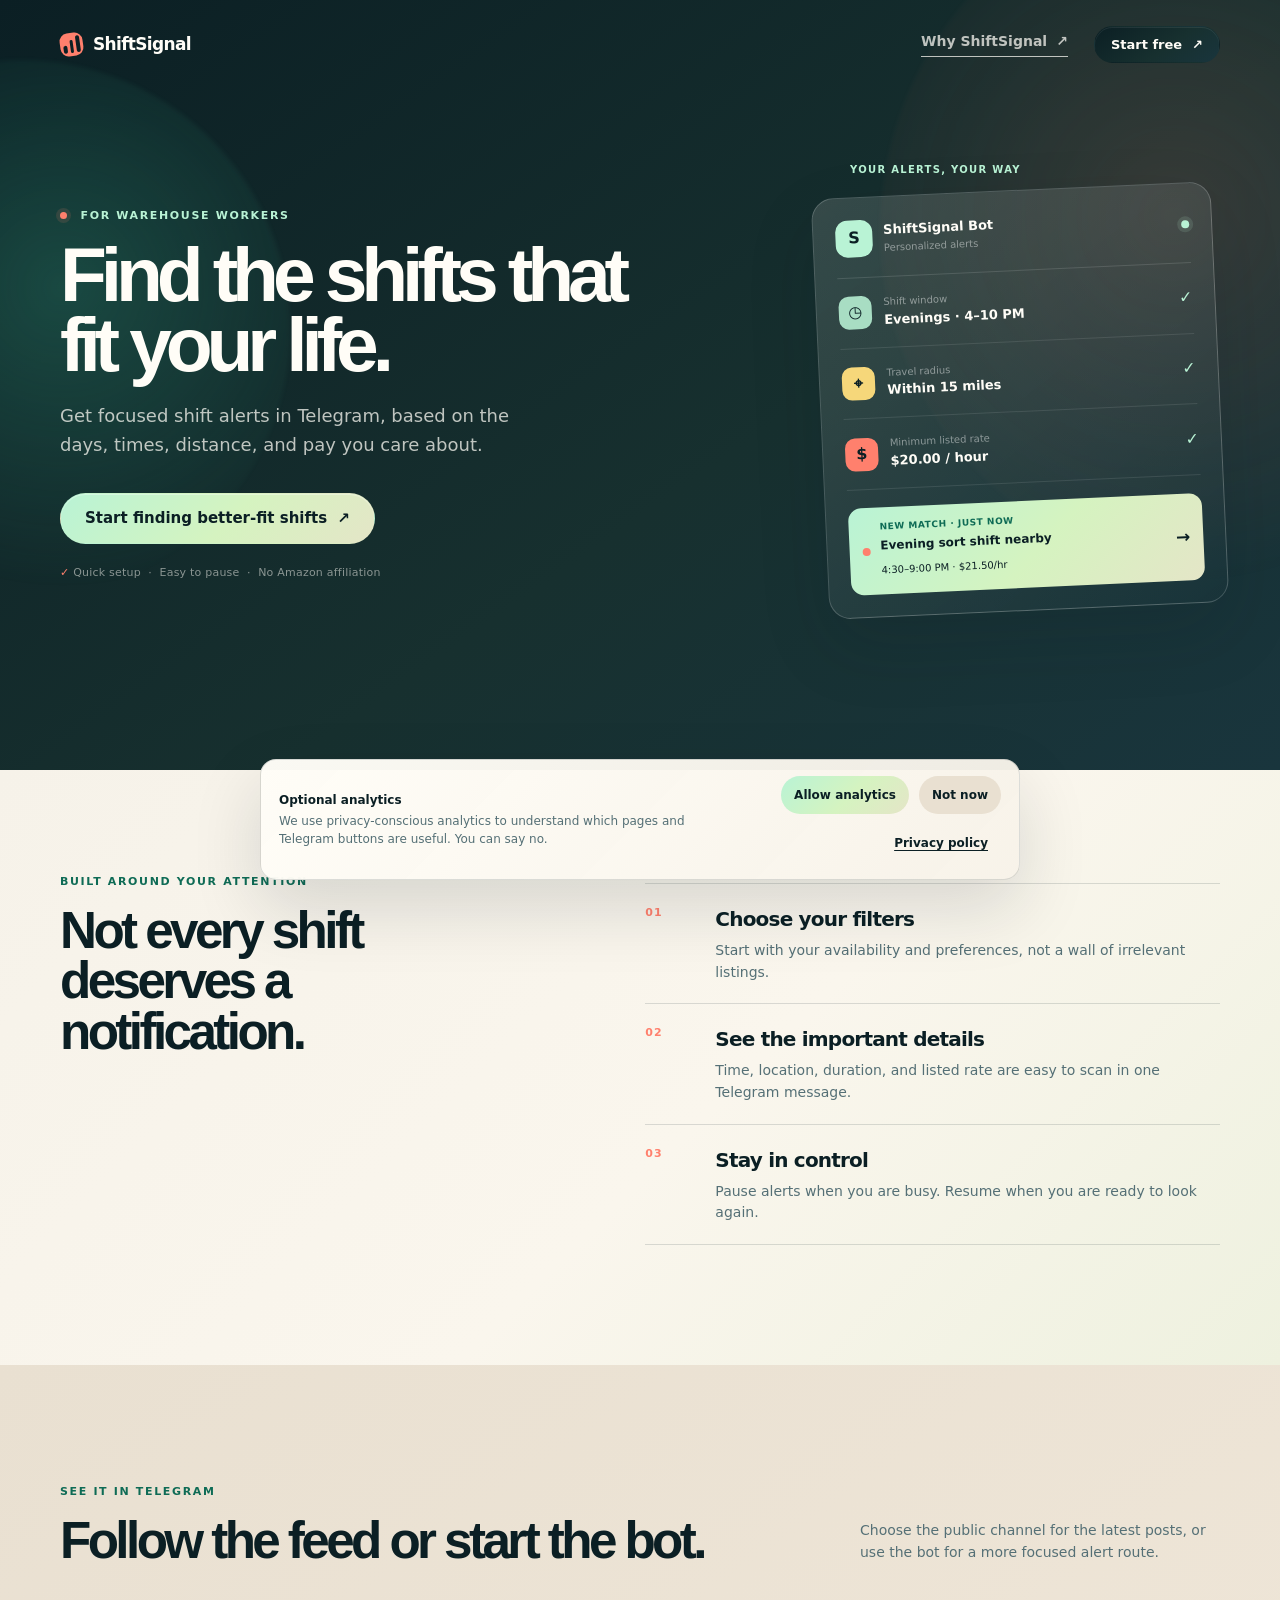
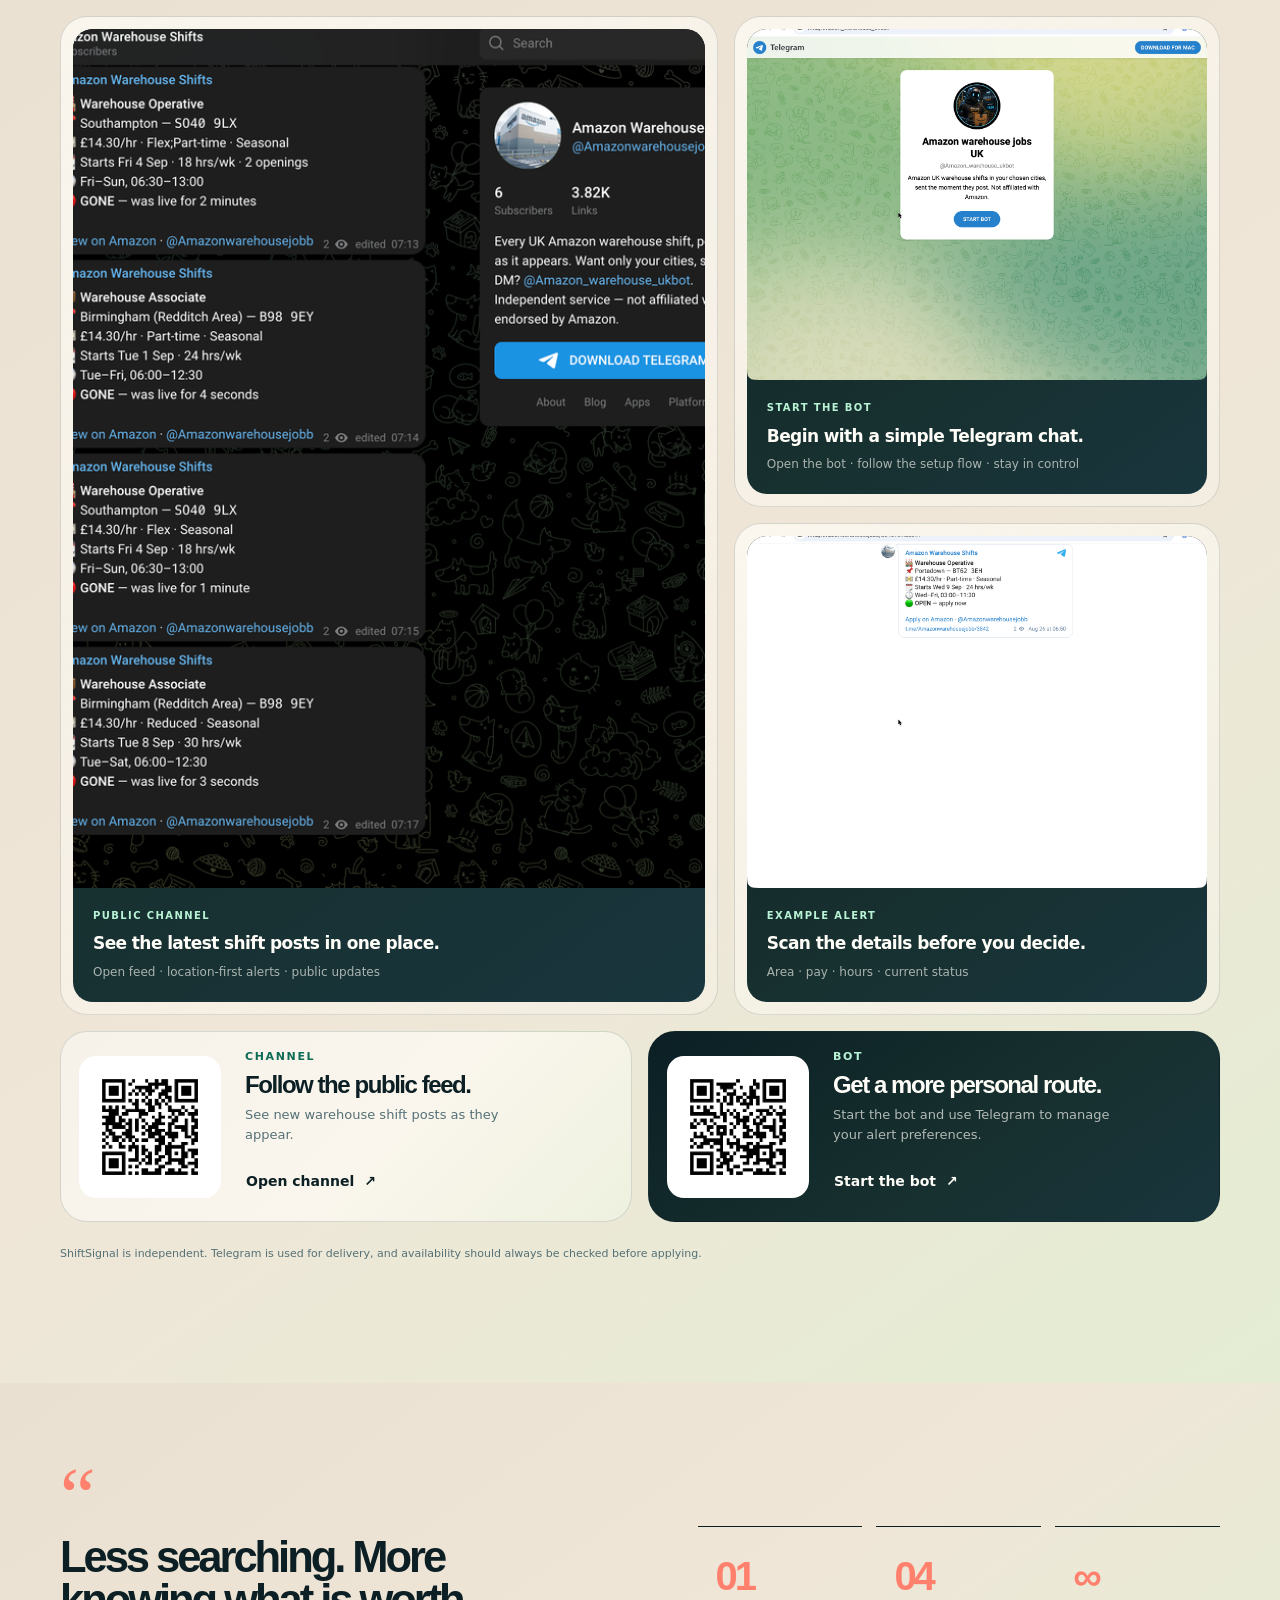
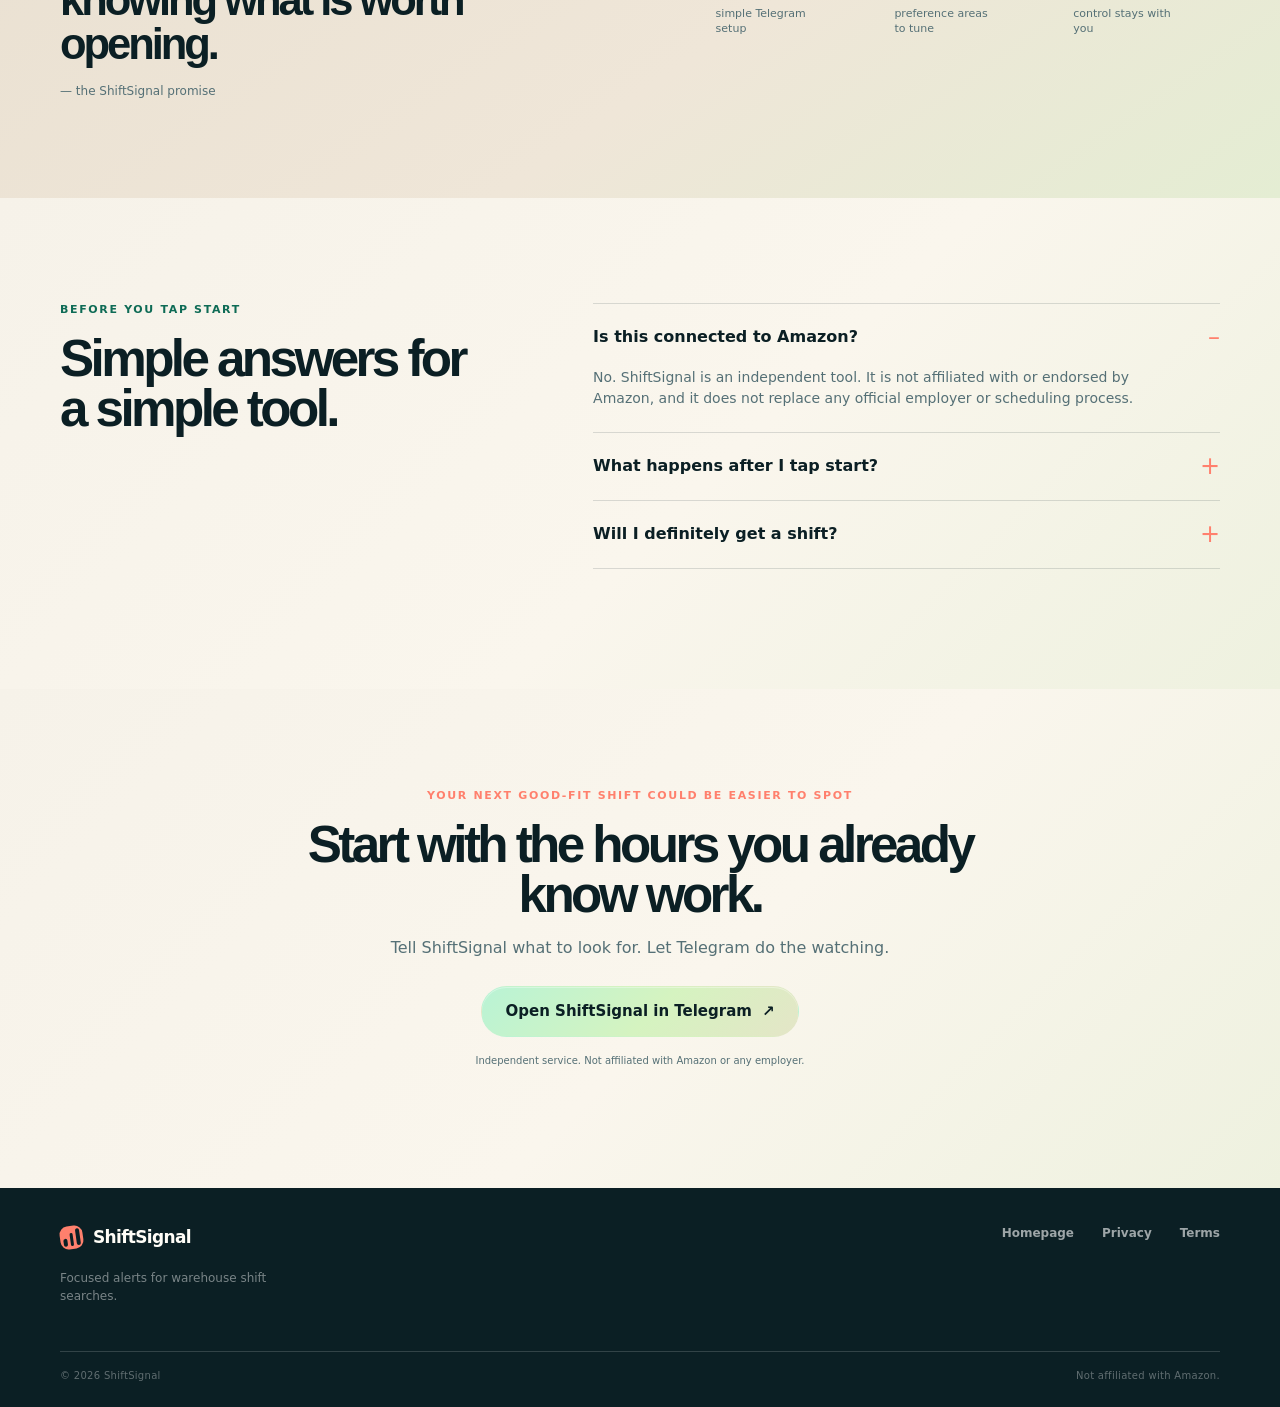
==== commit a8554585: "Wire Google Ads conversion tracking" ====
--- a/landing.html
+++ b/landing.html
@@ -23,13 +23,26 @@
   <link rel="stylesheet" href="styles.css">
   <script>
     window.SHIFTSIGNAL_CONFIG = {
-      // Set googleTagId to G-... or AW-... to enable consent-gated analytics.
-      googleTagId: '',
-      // Optional: add both values to record Telegram clicks as a Google Ads conversion.
-      googleAdsConversionId: '',
-      googleAdsConversionLabel: ''
+      googleTagId: 'AW-18413436878',
+      googleAdsConversionId: 'AW-18413436878',
+      googleAdsConversionLabel: 'bNHRCJL86egcEM7_msxE'
     };
+    window.dataLayer = window.dataLayer || [];
+    window.gtag = window.gtag || function gtag() {
+      window.dataLayer.push(arguments);
+    };
+    window.gtag('consent', 'default', {
+      ad_storage: 'denied',
+      analytics_storage: 'denied',
+      ad_user_data: 'denied',
+      ad_personalization: 'denied',
+      wait_for_update: 500
+    });
+    window.gtag('js', new Date());
+    window.gtag('config', window.SHIFTSIGNAL_CONFIG.googleTagId, { anonymize_ip: true });
+    window.__shiftsignalGoogleTagConfigured = true;
   </script>
+  <script async src="https://www.googletagmanager.com/gtag/js?id=AW-18413436878"></script>
   <script type="application/ld+json">
   {
     "@context": "https://schema.org",
